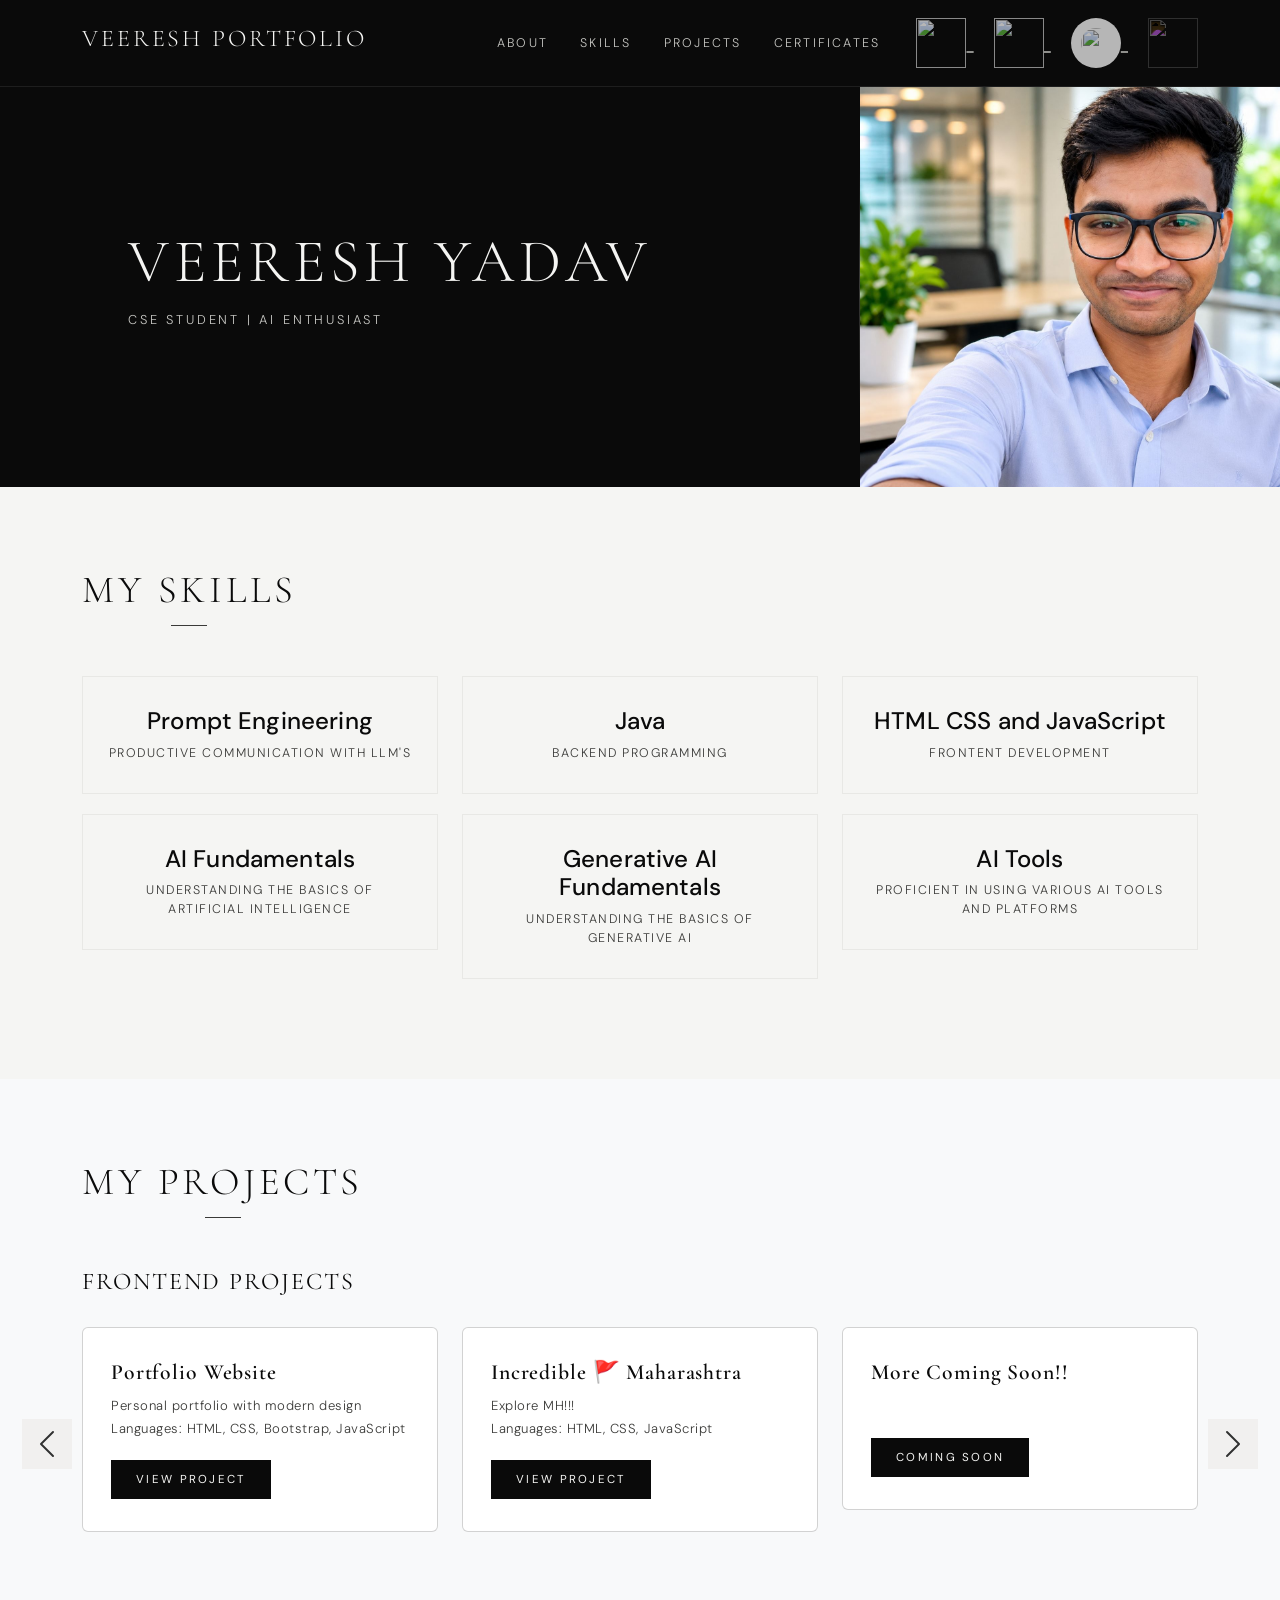
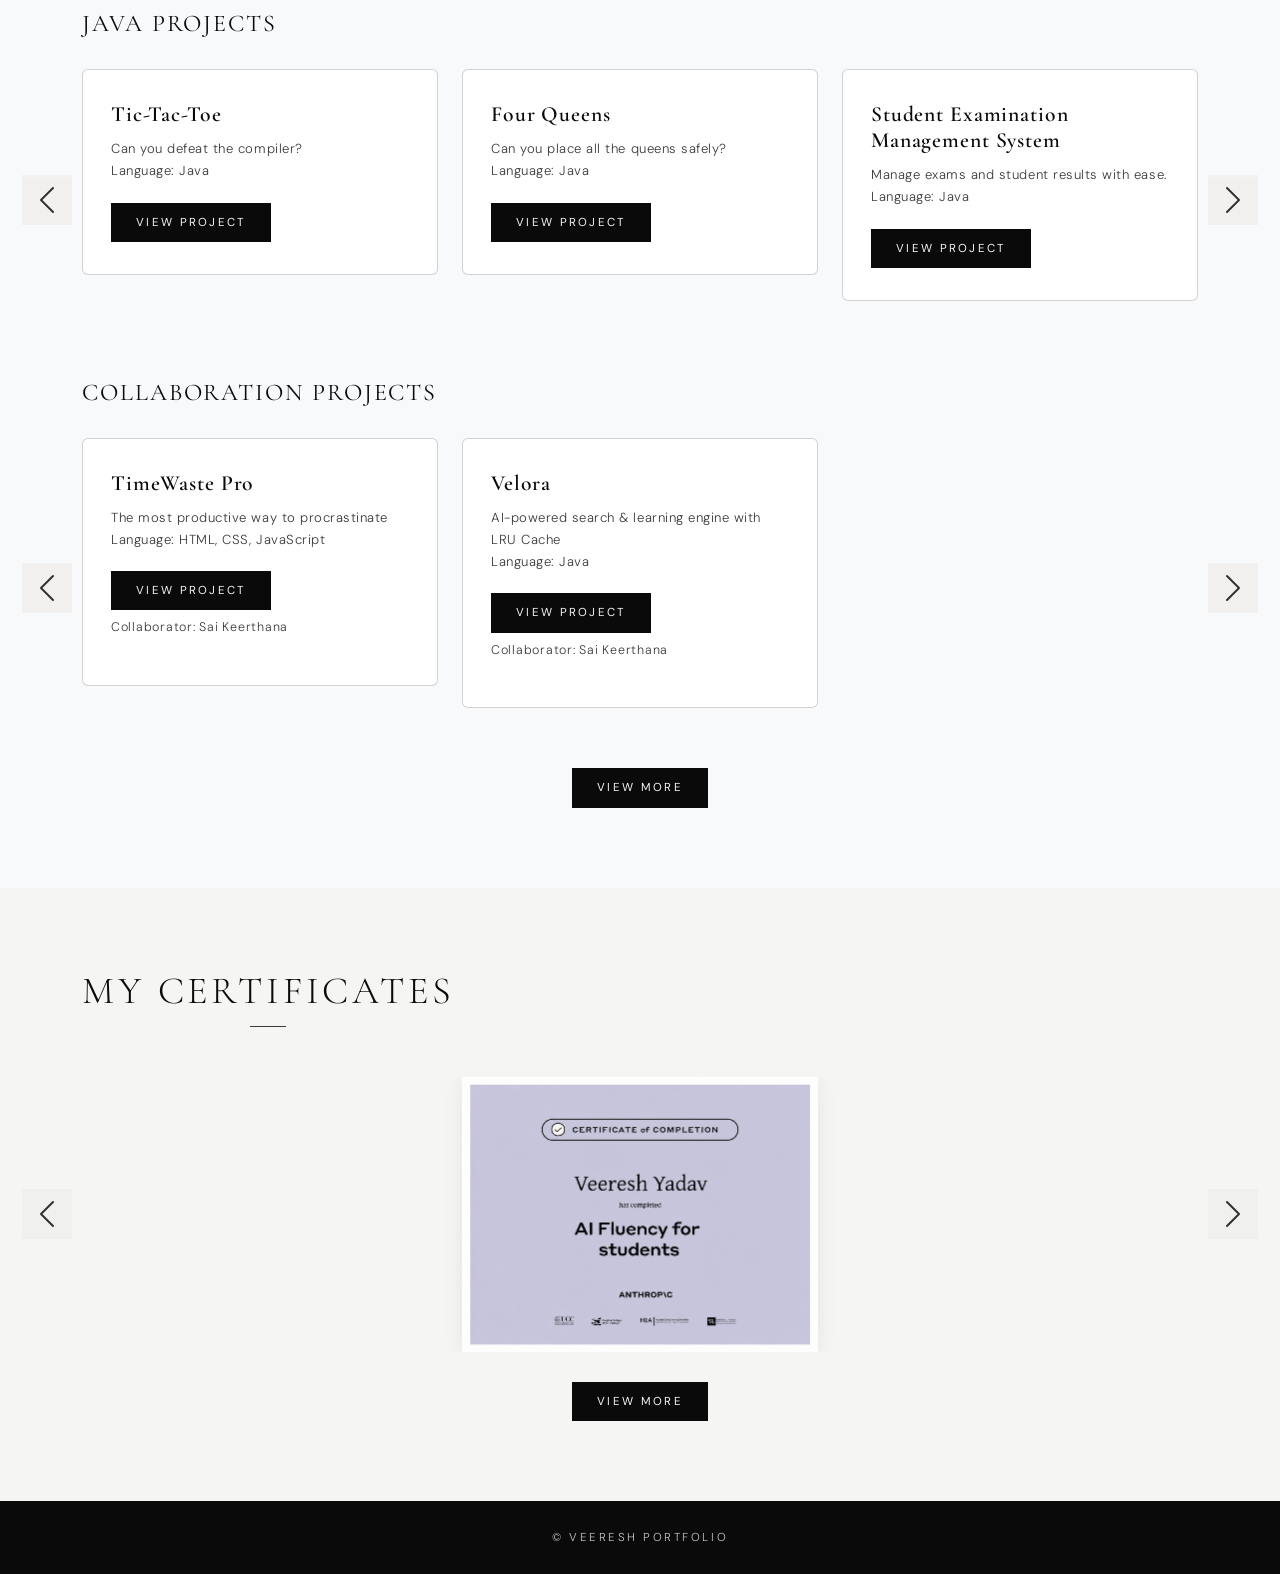
==== index.html @ cebeb8f7 "Add complete portfilo website projects and certificates" ====
<!DOCTYPE html>
<html lang="en">
<head>
    <link rel="stylesheet" href="https://cdn.jsdelivr.net/npm/lightgallery@2.8.1/css/lightgallery-bundle.min.css">
    <meta charset="UTF-8">
    <meta name="viewport" content="width=device-width, initial-scale=1.0">
    <title>My Portfolio</title>

    <!-- Bootstrap -->
    <link href="https://cdn.jsdelivr.net/npm/bootstrap@5.3.0/dist/css/bootstrap.min.css" rel="stylesheet">

    <!-- Bootstrap Icons -->
    <link rel="stylesheet" href="https://cdn.jsdelivr.net/npm/bootstrap-icons@1.11.0/font/bootstrap-icons.css">

    <!-- Google Fonts -->
    <link href="https://fonts.googleapis.com/css2?family=Cormorant+Garamond:wght@300;400;600&family=DM+Sans:wght@300;400;500&display=swap" rel="stylesheet">

    <!-- CSS -->
    <link rel="stylesheet" href="style.css">

</head>
<body>

    <!-- Navigation -->
    <nav class="navbar navbar-expand-lg navbar-dark bg-dark">
        <div class="container">
            <h2 style="color: #f8f9fa;">Veeresh Portfolio</h2>
            <button class="navbar-toggler" type="button" data-bs-toggle="collapse" data-bs-target="#navbarNav" aria-controls="navbarNav" aria-expanded="false" aria-label="Toggle navigation">
                <span class="navbar-toggler-icon"></span>
            </button>
            <div class="collapse navbar-collapse" id="navbarNav">
                <ul class="navbar-nav ms-auto">
                    <li class="nav-item">
                        <a class="nav-link" href="#about">About</a>
                    </li>
                    <li class="nav-item">
                        <a class="nav-link" href="#skills">Skills</a>
                    </li>
                    <li class="nav-item">
                        <a class="nav-link" href="#projects">Projects</a>
                    </li>
                    <li class="nav-item">
                        <a class="nav-link" href="#certificates">Certificates</a>
                    </li>
                </ul>
                <div class="social-icons">
                    <a href="https://www.linkedin.com/in/veeresh-yadav-a469a0374/" target="_blank" title="LinkedIn">
                        <img src="https://encrypted-tbn0.gstatic.com/images?q=tbn:ANd9GcT4B0lk6cO-FZhgOKOKVr5Fk4RIsDLEhRMFjQ&s" style="width:50px; height: 50px;">
                    </a>
                    <a href="https://github.com/veeresh4520" title="GitHub">
                        <img src="https://cdn.pixabay.com/photo/2022/01/30/13/33/github-6980894_1280.png" style="width:50px; height:50px">
                    </a>
                   <a href="https://codeforces.com/profile/Veerrr" target="_blank" title="Codeforces">
                        <img src="https://sta.codeforces.com/s/0/favicon-32x32.png" style="width:50px; height:50px; padding: 10px; background-color: white; border-radius: 50%;">
                    </a>
                    <a href="https://leetcode.com/u/veeresh4520/" target="_blank" title="LeetCode">
                        <img src="https://upload.wikimedia.org/wikipedia/commons/1/19/LeetCode_logo_black.png" style="width:50px; height:50px; filter: invert(1);">
                    </a>
                </div>
            </div>
        </div>
    </nav>

    <!-- Hero Section -->
    <section class="hero-section" id="about">
        <div class="header-container2">
            <div class="header-container">
                <h1 class="display-4">VEERESH YADAV</h1>
                <p class="lead">CSE Student | AI Enthusiast </p>
            </div>
            <img src="profile.jpg" class="hero-image">
        </div>
    </section>

    <!-- Skills Section -->
    <section class="py-5" id="skills">
        <div class="container">
            <h2 class="section-title text-center">My Skills</h2>
            <div class="row">
                <div class="col-md-4">
                    <div class="skill-card">
                        <h4>Prompt Engineering</h4>
                        <p>Productive communication with LLM's</p>
                    </div>
                </div>
                <div class="col-md-4">
                    <div class="skill-card">
                        <h4>Java</h4>
                        <p>Backend Programming</p>
                    </div>
                </div>
                <div class="col-md-4">
                    <div class="skill-card">
                        <h4>HTML CSS and JavaScript</h4>
                        <p>Frontent Development</p>
                    </div>
                </div>
                <div class="col-md-4">
                    <div class="skill-card">
                        <h4>AI Fundamentals</h4>
                        <p>Understanding the basics of Artificial Intelligence</p>
                    </div>
                </div>
                <div class="col-md-4">
                    <div class="skill-card">
                        <h4>Generative AI Fundamentals</h4>
                        <p>Understanding the basics of Generative AI</p>
                    </div>
                </div>
                <div class="col-md-4">
                    <div class="skill-card">
                        <h4>AI Tools</h4>
                        <p>Proficient in using various AI tools and platforms</p>
                    </div>
                </div>
            </div>
        </div>
    </section>

    <!-- Projects Section -->
    <section class="py-5 bg-light" id="projects">
        <div class="container">
            <h2 class="section-title text-center">My Projects</h2>

            <!-- Frontend Projects Carousel -->
            <h4 class="carousel-subtitle">Frontend Projects</h4>
            <div id="frontendCarousel" class="carousel slide project-carousel" data-bs-ride="false">
                <div class="carousel-inner">
                    <div class="carousel-item active">
                        <div class="row">
                            <div class="col-md-4">
                                <div class="card project-card">
                                    <div class="card-body">
                                        <h5 class="card-title">Portfolio Website</h5>
                                        <p class="card-text">Personal portfolio with modern design<br>Languages: HTML, CSS, Bootstrap, JavaScript</p>
                                        <a href="#" target="_blank" class="btn btn-primary">View Project</a>
                                    </div>
                                </div>
                            </div>
                            <div class="col-md-4">
                                <div class="card project-card">
                                    <div class="card-body">
                                        <h5 class="card-title"> Incredible 🚩 Maharashtra </h5>
                                        <p class="card-text">Explore MH!!!<br>Languages: HTML, CSS, JavaScript</p>
                                        <a href="https://github.com/veeresh4520/Maharashtra" target="_blank" class="btn btn-primary">View Project</a>
                                    </div>
                                </div>
                            </div>
                            <div class="col-md-4">
                                <div class="card project-card">
                                    <div class="card-body">
                                        <h5 class="card-title">More Coming Soon!!</h5>
                                        <p class="card-text"><br></p>
                                        <a href="#" target="_blank" class="btn btn-primary">Coming Soon</a>
                                    </div>
                                </div>
                            </div>
                        </div>
                    </div>


                </div>

                <button class="carousel-control-prev" type="button" data-bs-target="#frontendCarousel" data-bs-slide="prev">
                    <span class="carousel-control-prev-icon"></span>
                </button>
                <button class="carousel-control-next" type="button" data-bs-target="#frontendCarousel" data-bs-slide="next">
                    <span class="carousel-control-next-icon"></span>
                </button>
            </div>

            <!-- Java Projects Carousel -->
<!-- Java Projects Carousel -->
<h4 class="carousel-subtitle mt-5">Java Projects</h4>
<div id="javaCarousel" class="carousel slide project-carousel" data-bs-ride="false">
    <div class="carousel-inner">

        <!-- First Slide -->
        <div class="carousel-item active">
            <div class="row">

                <div class="col-md-4">
                    <div class="card project-card">
                        <div class="card-body">
                            <h5 class="card-title">Tic-Tac-Toe</h5>
                            <p class="card-text">
                                Can you defeat the compiler?<br>
                                Language: Java
                            </p>
                            <a href="https://github.com/veeresh4520/Tic-Tac-Toe/tree/main"
                               target="_blank"
                               class="btn btn-primary">
                                View Project
                            </a>
                        </div>
                    </div>
                </div>

                <div class="col-md-4">
                    <div class="card project-card">
                        <div class="card-body">
                            <h5 class="card-title">Four Queens</h5>
                            <p class="card-text">
                                Can you place all the queens safely?<br>
                                Language: Java
                            </p>
                            <a href="https://github.com/veeresh4520/4-Queens"
                               target="_blank"
                               class="btn btn-primary">
                                View Project
                            </a>
                        </div>
                    </div>
                </div>

                <div class="col-md-4">
                    <div class="card project-card">
                        <div class="card-body">
                            <h5 class="card-title">Student Examination Management System</h5>
                            <p class="card-text">
                                Manage exams and student results with ease.<br>
                                Language: Java
                            </p>
                            <a href="https://github.com/SK-Sathyavada-008/Quiz-Analysis"
                               target="_blank"
                               class="btn btn-primary">
                                View Project
                            </a>
                        </div>
                    </div>
                </div>

            </div>
        </div>

        <!-- Second Slide -->
        <div class="carousel-item">
            <div class="row">

                <div class="col-md-4">
                    <div class="card project-card">
                        <div class="card-body">
                            <h5 class="card-title">Number Guessing Game</h5>
                            <p class="card-text">
                                Can you guess the number right?<br>
                                Language: Java
                            </p>
                            <a href="https://github.com/veeresh4520/Number---Gussing--Game"
                               target="_blank"
                               class="btn btn-primary">
                                View Project
                            </a>
                        </div>
                    </div>
                </div>

            </div>
        </div>

    </div>

    <button class="carousel-control-prev"
            type="button"
            data-bs-target="#javaCarousel"
            data-bs-slide="prev">
        <span class="carousel-control-prev-icon"></span>
    </button>

    <button class="carousel-control-next"
            type="button"
            data-bs-target="#javaCarousel"
            data-bs-slide="next">
        <span class="carousel-control-next-icon"></span>
    </button>
</div>
            <!-- Collaboration Projects -->
            <h4 class="carousel-subtitle mt-5">Collaboration Projects</h4>
            <div id="collabCarousel" class="carousel slide project-carousel" data-bs-ride="false">
                <div class="carousel-inner">
                    <div class="carousel-item active">
                        <div class="row">
                            <div class="col-md-4">
                                <div class="card project-card">
                                    <div class="card-body">
                                        <h5 class="card-title">TimeWaste Pro</h5>
                                        <p class="card-text">The most productive way to procrastinate<br>Language: HTML, CSS, JavaScript</p>
                                        <a href="https://timewaste-pro.netlify.app/" target="_blank" class="btn btn-primary">View Project</a>
                                        <p class="mt-2" style="font-size:0.78rem; color:#3a3a38; letter-spacing:0.06em;">Collaborator: Sai Keerthana </p>
                                    </div>
                                </div>
                            </div>
                            <div class="col-md-4">
                                <div class="card project-card">
                                    <div class="card-body">
                                        <h5 class="card-title">Velora</h5>
                                        <p class="card-text">AI-powered search & learning engine with LRU Cache<br>Language: Java</p>
                                        <a href="https://search-engine1.lovable.app/" target="_blank" class="btn btn-primary">View Project</a>
                                        <p class="mt-2" style="font-size:0.78rem; color:#3a3a38; letter-spacing:0.06em;">Collaborator: Sai Keerthana</p>
                                    </div>
                                </div>
                            </div>
                        </div>
                    </div>

                </div>
                <button class="carousel-control-prev" type="button" data-bs-target="#collabCarousel" data-bs-slide="prev">
                    <span class="carousel-control-prev-icon"></span>
                </button>
                <button class="carousel-control-next" type="button" data-bs-target="#collabCarousel" data-bs-slide="next">
                    <span class="carousel-control-next-icon"></span>
                </button>
            </div>

             <div class="text-center mt-4">
            <a href="https://github.com/veeresh4520"
               target="_blank"
               class="btn btn-primary">
                View More
            </a>
        </div>
        </div>
    </section>

    <!-- Certificates Section -->

    <section class="py-5" id="certificates">
    <div class="container">
        <h2 class="section-title text-center">My Certificates</h2>

        <div id="certificatesCarousel"
             class="carousel slide certificate-carousel"
             data-bs-ride="false">

            <div class="carousel-inner">

                <!-- First Slide -->
                <div class="carousel-item active">
                    <div class="row justify-content-center">

                        <div class="col-md-4">
                            <div id="lightgallery">

                                <a href="Fluency.png" class="certificate-card">

                                    <img src="Fluency.png"
                                         class="img-fluid"
                                         alt="Certificate">

                                    <div class="certificate-overlay">

                                        <button class="btn btn-light">
                                            View
                                        </button>

                                    </div>

                                </a>

                            </div>
                        </div>

                    </div>
                </div>
                

                <!-- Second Slide -->
<div class="carousel-item">
    <div class="row justify-content-center">

        <div class="col-md-4">
            <div id="lightgallery2">

                <a href="Harvard.jpg" class="certificate-card">
    <img src="Harvard.jpg" class="img-fluid" alt="Certificate 2">

                    <div class="certificate-overlay">
                        <button class="btn btn-light">
                            View
                        </button>
                    </div>

                </a>

            </div>
        </div>

    </div>
</div>
<!-- third slide -->
    <div class="carousel-item">
    <div class="row justify-content-center">

        <div class="col-md-4">
            <div id="lightgallery2">

                <a href="GenAi.jpg" class="certificate-card">
    <img src="GenAi.jpg" class="img-fluid" alt="Certificate 2">

                    <div class="certificate-overlay">
                        <button class="btn btn-light">
                            View
                        </button>
                    </div>

                </a>

            </div>
        </div>

    </div>
</div>
            </div>

            <!-- Previous -->
            <button class="carousel-control-prev"
                    id="prevBtn"
                    type="button"
                    data-bs-target="#certificatesCarousel"
                    data-bs-slide="prev">

                <span class="carousel-control-prev-icon"></span>

            </button>

            <!-- Next -->
            <button class="carousel-control-next"
                    id="nextBtn"
                    type="button"
                    data-bs-target="#certificatesCarousel"
                    data-bs-slide="next">

                <span class="carousel-control-next-icon"></span>

            </button>

        </div>

        <div class="text-center mt-4">
            <a href="https://www.linkedin.com/in/veeresh-yadav-a469a0374/"
               target="_blank"
               class="btn btn-primary">
                View More
            </a>
        </div>

    </div>
</section>

    <!-- Footer -->
    <footer>
        <div class="container">
            <p>&copy; Veeresh Portfolio</p>
        </div>
    </footer>

    <!-- Bootstrap JS (required for navbar toggle + carousels to work) -->
    <script src="https://cdn.jsdelivr.net/npm/bootstrap@5.3.0/dist/js/bootstrap.bundle.min.js"></script>

    <!-- lightGallery core + plugins (loaded once, in correct order) -->
    <script src="https://cdn.jsdelivr.net/npm/lightgallery@2.8.1/lightgallery.min.js"></script>
    <script src="https://cdn.jsdelivr.net/npm/lightgallery@2.8.1/plugins/zoom/lg-zoom.min.js"></script>
    <script src="https://cdn.jsdelivr.net/npm/lightgallery@2.8.1/plugins/thumbnail/lg-thumbnail.min.js"></script>
    <script>
       lightGallery(document.getElementById("lightgallery"), {
    speed: 500,
    selector: "a",
    download: true,
    thumbnail: true,
    zoom: true
});

lightGallery(document.getElementById("lightgallery2"), {
    speed: 500,
    selector: "a",
    download: true,
    thumbnail: true,
    zoom: true
});
    </script>
    

    <!-- Back to Top Button -->
    <button id="backToTop" onclick="window.scrollTo({top:0,behavior:'smooth'})" style="
        position: fixed;
        bottom: 36px;
        right: 36px;
        width: 44px;
        height: 44px;
        background: var(--black);
        color: var(--white);
        border: 1px solid var(--grey-dark);
        border-radius: 0;
        font-size: 1.1rem;
        cursor: pointer;
        opacity: 0;
        pointer-events: none;
        transition: opacity 0.3s ease, background 0.3s ease, color 0.3s ease;
        display: flex;
        align-items: center;
        justify-content: center;
        z-index: 999;
    ">&#8593;</button>

    <script>
        const btn = document.getElementById('backToTop');
        window.addEventListener('scroll', () => {
            if (window.scrollY > 300) {
                btn.style.opacity = '1';
                btn.style.pointerEvents = 'auto';
            } else {
                btn.style.opacity = '0';
                btn.style.pointerEvents = 'none';
            }
        });
        btn.addEventListener('mouseenter', () => {
            btn.style.background = 'transparent';
            btn.style.color = 'var(--black)';
        });
        btn.addEventListener('mouseleave', () => {
            btn.style.background = 'var(--black)';
            btn.style.color = 'var(--white)';
        });
    </script>

    <script>
        document.addEventListener("DOMContentLoaded", function(){
            const items = document.querySelectorAll("#certificatesCarousel .carousel-item");
            const prevBtn = document.getElementById("prevBtn");
            const nextBtn = document.getElementById("nextBtn");
            if(items.length<=1){
                prevBtn.style.display="none";
                nextBtn.style.display="none";
            }
        });
    </script>

</body>
</html>
---- style.css ----
:root {
        --black: #0a0a0a;
        --white: #f5f5f3;
        --grey-light: #f0efed;
        --grey-mid: #c8c8c4;
        --grey-dark: #3a3a38;
        --grey-subtle: #e8e8e5;
    }

* {
    margin: 0;
    padding: 0;
    box-sizing: border-box;
}
.certificate-card{
    overflow:hidden;
    border-radius:15px;
    transition:.4s;
    box-shadow:0 5px 20px rgba(0,0,0,.15);
}

.certificate-card img{
    transition:.4s;
}

.certificate-card:hover{
    transform:translateY(-8px);
    box-shadow:0 15px 35px rgba(0,0,0,.25);
}

.certificate-card:hover img{
    transform:scale(1.05);
}
body {
    font-family: 'DM Sans', sans-serif;
    font-weight: 300;
    background: var(--white);
    color: var(--black);
    letter-spacing: 0.01em;
}

.navbar {
    background: var(--black) !important;
    padding: 18px 0;
    border-bottom: 1px solid #1e1e1e;
}
.navbar h2 {
    font-family: 'Cormorant Garamond', serif;
    font-weight: 300;
    font-size: 1.5rem;
    color: var(--white) !important;
    letter-spacing: 0.12em;
    text-transform: uppercase;
}
.nav-link {
    font-family: 'DM Sans', sans-serif;
    font-weight: 300;
    font-size: 0.78rem;
    letter-spacing: 0.18em;
    text-transform: uppercase;
    color: var(--grey-mid) !important;
    transition: color 0.3s ease;
    padding: 6px 16px !important;
}
.nav-link:hover {
    color: var(--white) !important;
}

.social-icons a {
    color: var(--grey-mid);
    font-size: 24px;
    margin-left: 20px;
    transition: opacity 0.3s ease;
    opacity: 0.7;
}

.social-icons a:hover {
    opacity: 1;
}

.hero-section {
    background: var(--black);
    color: var(--white);
    padding: 0;
    text-align: left;
    height: 400px;
    overflow: hidden;
    position: relative;
}
.header-container2 {
    display: flex;
    flex-direction: row;
    height: 100%;
}
.header-container {
    display: flex;
    flex-direction: column;
    justify-content: center;
    padding-left: 10%;
    padding-right: 5%;
    flex: 1;
    position: relative;
    z-index: 2;
}
.header-container::after {
    content: '';
    position: absolute;
    right: 0;
    top: 20%;
    height: 60%;
    width: 1px;
    background: linear-gradient(to bottom, transparent, var(--grey-dark), transparent);
}
.hero-section h1 {
    font-family: 'Cormorant Garamond', serif;
    font-weight: 300;
    font-size: clamp(2.4rem, 5vw, 3.8rem);
    letter-spacing: 0.08em;
    color: var(--white);
    line-height: 1.1;
    margin-bottom: 14px;
}
.hero-section .lead {
    font-size: 0.8rem;
    letter-spacing: 0.22em;
    text-transform: uppercase;
    color: var(--grey-mid);
    font-weight: 300;
}
.hero-image {
    height: 400px;
    width: 420px;
    object-fit: cover;
    object-position: center;
}

.section-title {
    font-family: 'Cormorant Garamond', serif;
    font-weight: 300;
    font-size: 2.4rem;
    letter-spacing: 0.1em;
    text-transform: uppercase;
    margin-bottom: 50px;
    color: var(--black);
    position: relative;
    display: inline-block;
}
.section-title::after {
    content: '';
    display: block;
    width: 36px;
    height: 1px;
    background: var(--grey-dark);
    margin: 12px auto 0;
}

.skill-card {
    padding: 30px 24px;
    text-align: center;
    border-radius: 0;
    background: transparent;
    margin-bottom: 20px;
    border: 1px solid var(--grey-subtle);
    transition: border-color 0.3s ease, background 0.3s ease;
    position: relative;
    overflow: hidden;
}
.skill-card::before {
    content: '';
    position: absolute;
    bottom: 0;
    left: 0;
    width: 0;
    height: 2px;
    background: var(--black);
    transition: width 0.4s ease;
}
.skill-card:hover {
    background: var(--grey-light);
    border-color: var(--grey-mid);
}
.skill-card p {
    font-size: 0.78rem;
    letter-spacing: 0.12em;                        
    text-transform: uppercase;
    color: var(--grey-dark);
    margin: 0;
}

#projects {
    background: var(--grey-light);
}
.project-card {
    margin-bottom: 30px;
}
.project-card .card {
    border: 1px solid var(--grey-subtle);
    border-radius: 0;
    background: var(--white);
    transition: transform 0.3s ease, box-shadow 0.3s ease;
    box-shadow: none;
}
.project-card .card:hover {
    transform: translateY(-4px);
    box-shadow: 0 16px 40px rgba(0,0,0,0.08);
}
.project-card .card-body {
    padding: 32px 28px;
}
.project-card .card-title {
    font-family: 'Cormorant Garamond', serif;
    font-weight: 600;
    font-size: 1.35rem;
    letter-spacing: 0.04em;
    color: var(--black);
    margin-bottom: 10px;
}
.project-card .card-text {
    font-size: 0.82rem;
    color: var(--grey-dark);
    letter-spacing: 0.04em;
    line-height: 1.7;
    margin-bottom: 20px;
}
.certificate-card{
    position:relative;
    overflow:hidden;
    border-radius:18px;
    cursor:pointer;
    transition:.4s ease;
    box-shadow:0 10px 30px rgba(0,0,0,.15);
}

.certificate-card img{
    width:100%;
    height:220px;
    object-fit:cover;
    transition:.4s;
}

.certificate-card:hover{

    transform:translateY(-10px);

    box-shadow:0 20px 40px rgba(0,0,0,.25);

}

.certificate-card:hover img{

    transform:scale(1.08);

}

.certificate-overlay{

    position:absolute;

    inset:0;

    background:rgba(0,0,0,.45);

    display:flex;

    justify-content:center;

    align-items:center;

    opacity:0;

    transition:.3s;

}

.certificate-card:hover .certificate-overlay{

    opacity:1;

}

.certificate-overlay .btn{

    border-radius:30px;

    padding:10px 20px;

}

.btn-primary {
    background: var(--black);
    border: 1px solid var(--black);
    border-radius: 0;
    font-size: 0.72rem;
    letter-spacing: 0.2em;
    text-transform: uppercase;
    padding: 10px 24px;
    font-weight: 400;
    transition: background 0.3s ease, color 0.3s ease;
    color: var(--white);
}
.btn-primary:hover,
.btn-primary:focus,
.btn-primary:active {
    background: transparent !important;
    border-color: var(--black) !important;
    color: var(--black) !important;
    box-shadow: none !important;
}

#projects > .container > .row > a,
#certificates > .container > a {
    font-size: 0.72rem;
    letter-spacing: 0.2em;
    text-transform: uppercase;
    color: var(--grey-dark);
    text-decoration: none;
    border-bottom: 1px solid var(--grey-mid);
    padding-bottom: 1px;
    transition: color 0.3s ease, border-color 0.3s ease;
    display: inline-block;
    margin-top: 10px;
}
.certificate-card {
    margin-bottom: 30px;
    transition: transform 0.3s ease;
    position: relative;
    overflow: hidden;
}
.certificate-card:hover {
    transform: translateY(-5px);
}
.certificate-card:hover::after {
    border-color: var(--grey-mid);
}
.certificate-card img {
    width: 100%;
    height: auto;
    border-radius: 0;
    box-shadow: 0 4px 20px rgba(0,0,0,0.07);
    display: block;
    filter: grayscale(5%);
    transition: filter 0.3s ease;
}
.certificate-card:hover img {
    filter: grayscale(0%);
}

footer {
    background: var(--black);
    color: var(--grey-mid);
    padding: 28px 0;
    text-align: center;
}
footer p {
    font-size: 0.72rem;
    letter-spacing: 0.22em;
    text-transform: uppercase;
    margin: 0;
}

.py-5 {
    padding-top: 80px !important;
    padding-bottom: 80px !important;
}
/* Carousel Styles */
.project-carousel,
.certificate-carousel,
.dance-carousel {
    position: relative;
    margin-bottom: 30px;
}

.carousel-subtitle {
    font-family: 'Cormorant Garamond', serif;
    font-weight: 400;
    font-size: 1.5rem;
    letter-spacing: 0.08em;
    text-transform: uppercase;
    margin-bottom: 30px;
    color: var(--black);
}

.carousel-control-prev,
.carousel-control-next {
    width: 50px;
    height: 50px;
    background: var(--grey-light);
    border-radius: 0;
    opacity: 0.8;
    top: 50%;
    transform: translateY(-50%);
    transition: opacity 0.3s ease;
}

.carousel-control-prev {
    left: -60px;
}

.carousel-control-next {
    right: -60px;
}

.carousel-control-prev:hover,
.carousel-control-next:hover {
    opacity: 1;
}

.carousel-control-prev-icon,
.carousel-control-next-icon {
    filter: invert(1);
}

/* Dance Section Styles */
.dance-subtitle {
    font-size: 0.85rem;
    letter-spacing: 0.18em;
    text-transform: uppercase;
    color: var(--grey-dark);
    margin-bottom: 50px;
    font-weight: 300;
}

.dance-card {
    position: relative;
    overflow: hidden;
    margin-bottom: 30px;
    height: 350px;
    border: 1px solid var(--grey-subtle);
    transition: transform 0.3s ease;
}

.dance-card:hover {
    transform: translateY(-5px);
}

.dance-card img {
    width: 100%;
    height: 100%;
    object-fit: cover;
    transition: transform 0.5s ease;
}

.dance-card:hover img {
    transform: scale(1.05);
}

.dance-card-overlay {
    position: absolute;
    bottom: 0;
    left: 0;
    right: 0;
    background: linear-gradient(to top, rgba(0,0,0,0.8), transparent);
    padding: 25px 20px;
    color: var(--white);
}

.dance-card-overlay h5 {
    font-family: 'Cormorant Garamond', serif;
    font-weight: 400;
    font-size: 1.1rem;
    letter-spacing: 0.08em;
    margin: 0;
}

/* Responsive adjustments */
@media (max-width: 768px) {
    .carousel-control-prev {
        left: 0;
    }
    
    .carousel-control-next {
        right: 0;
    }
    
    .dance-card {
        height: 280px;
    }
}
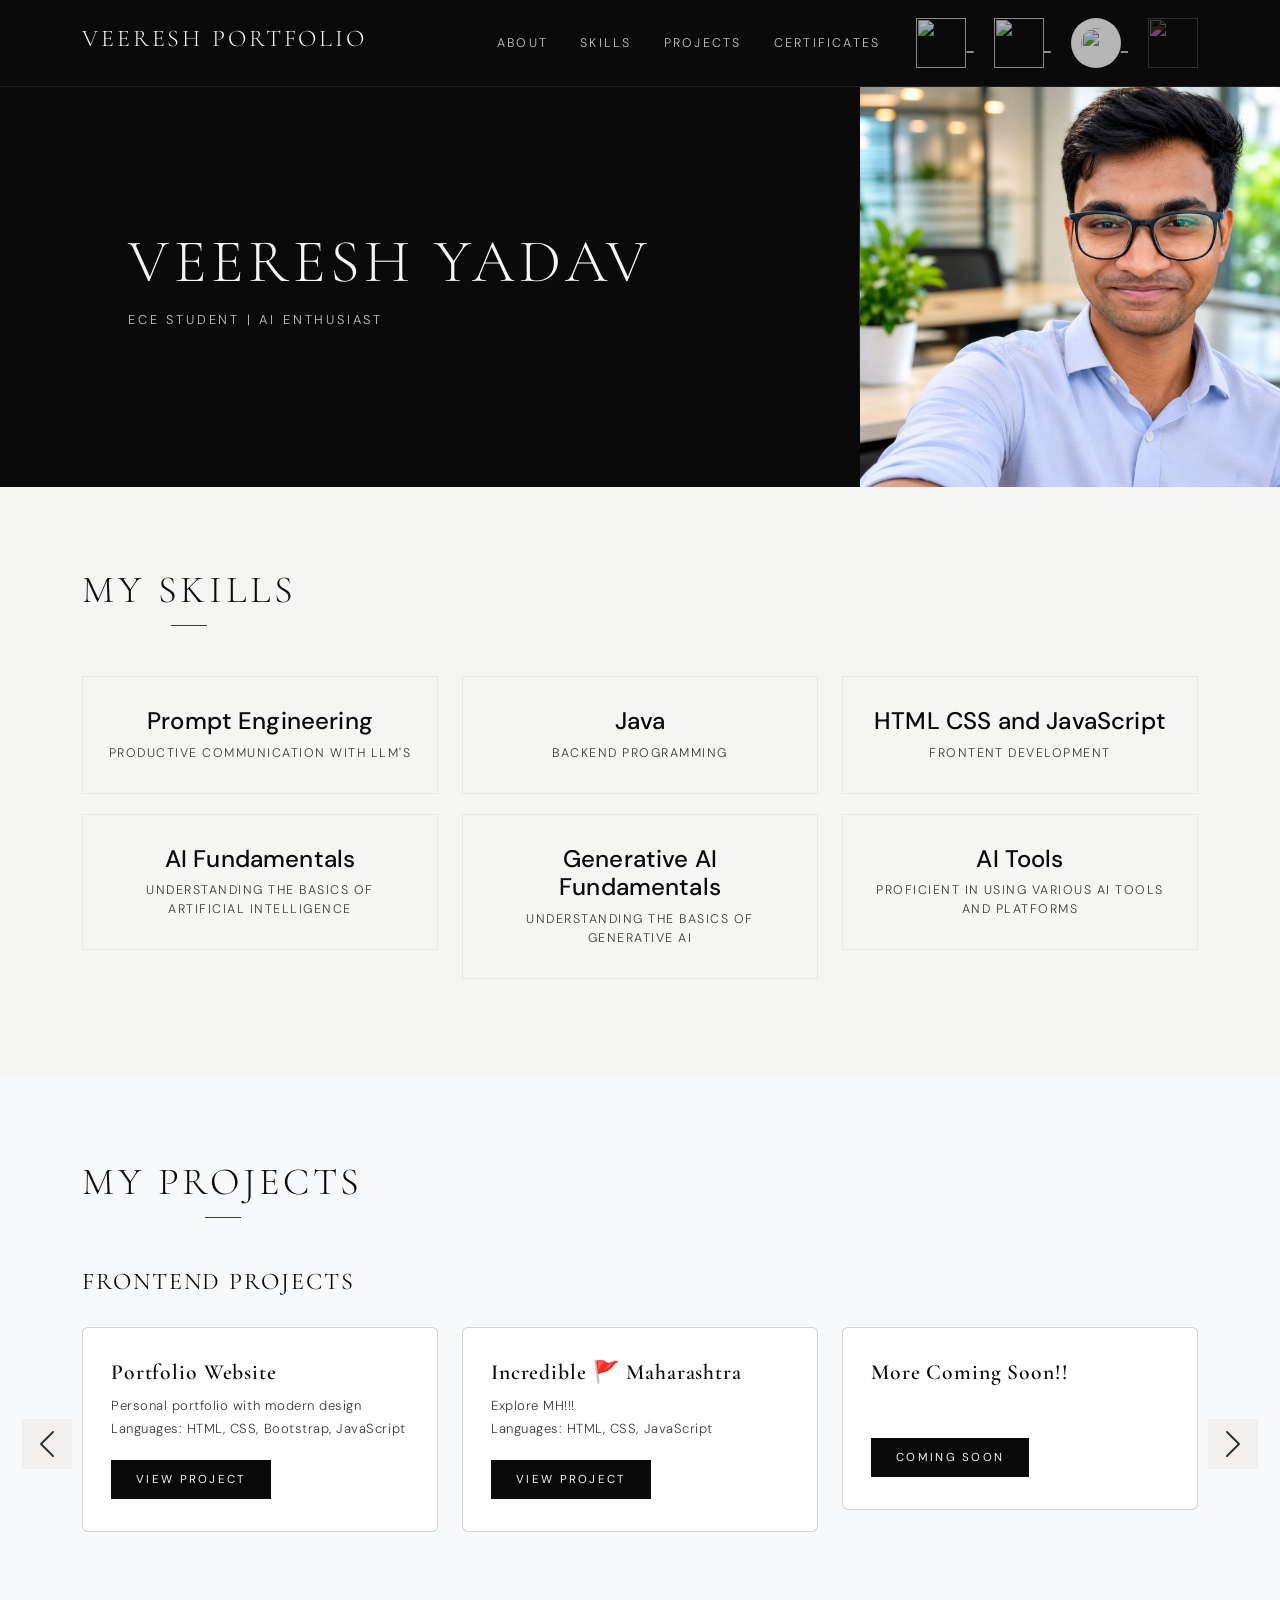
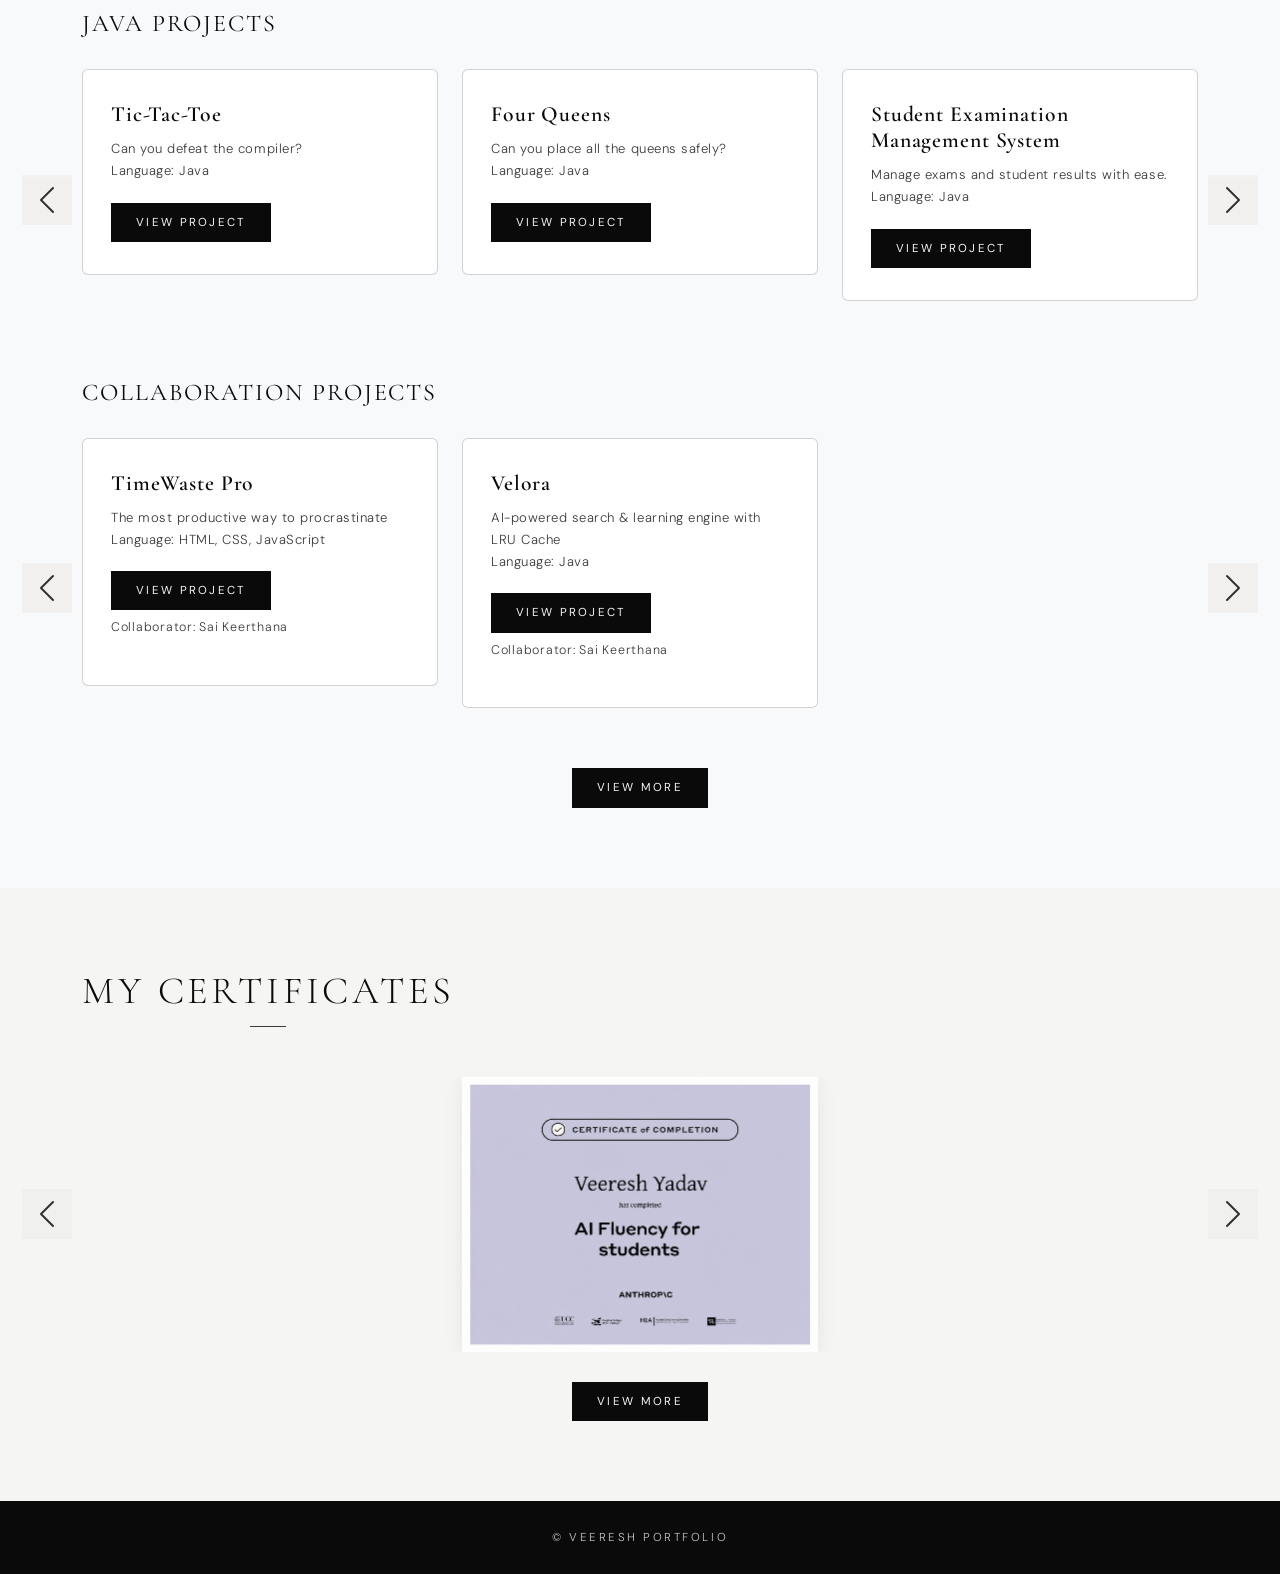
==== commit eb78b01f: "Update index.html" ====
--- a/index.html
+++ b/index.html
@@ -66,7 +66,7 @@
         <div class="header-container2">
             <div class="header-container">
                 <h1 class="display-4">VEERESH YADAV</h1>
-                <p class="lead">CSE Student | AI Enthusiast </p>
+                <p class="lead">ECE Student | AI Enthusiast </p>
             </div>
             <img src="profile.jpg" class="hero-image">
         </div>
@@ -535,4 +535,4 @@
     </script>
 
 </body>
-</html>+</html>
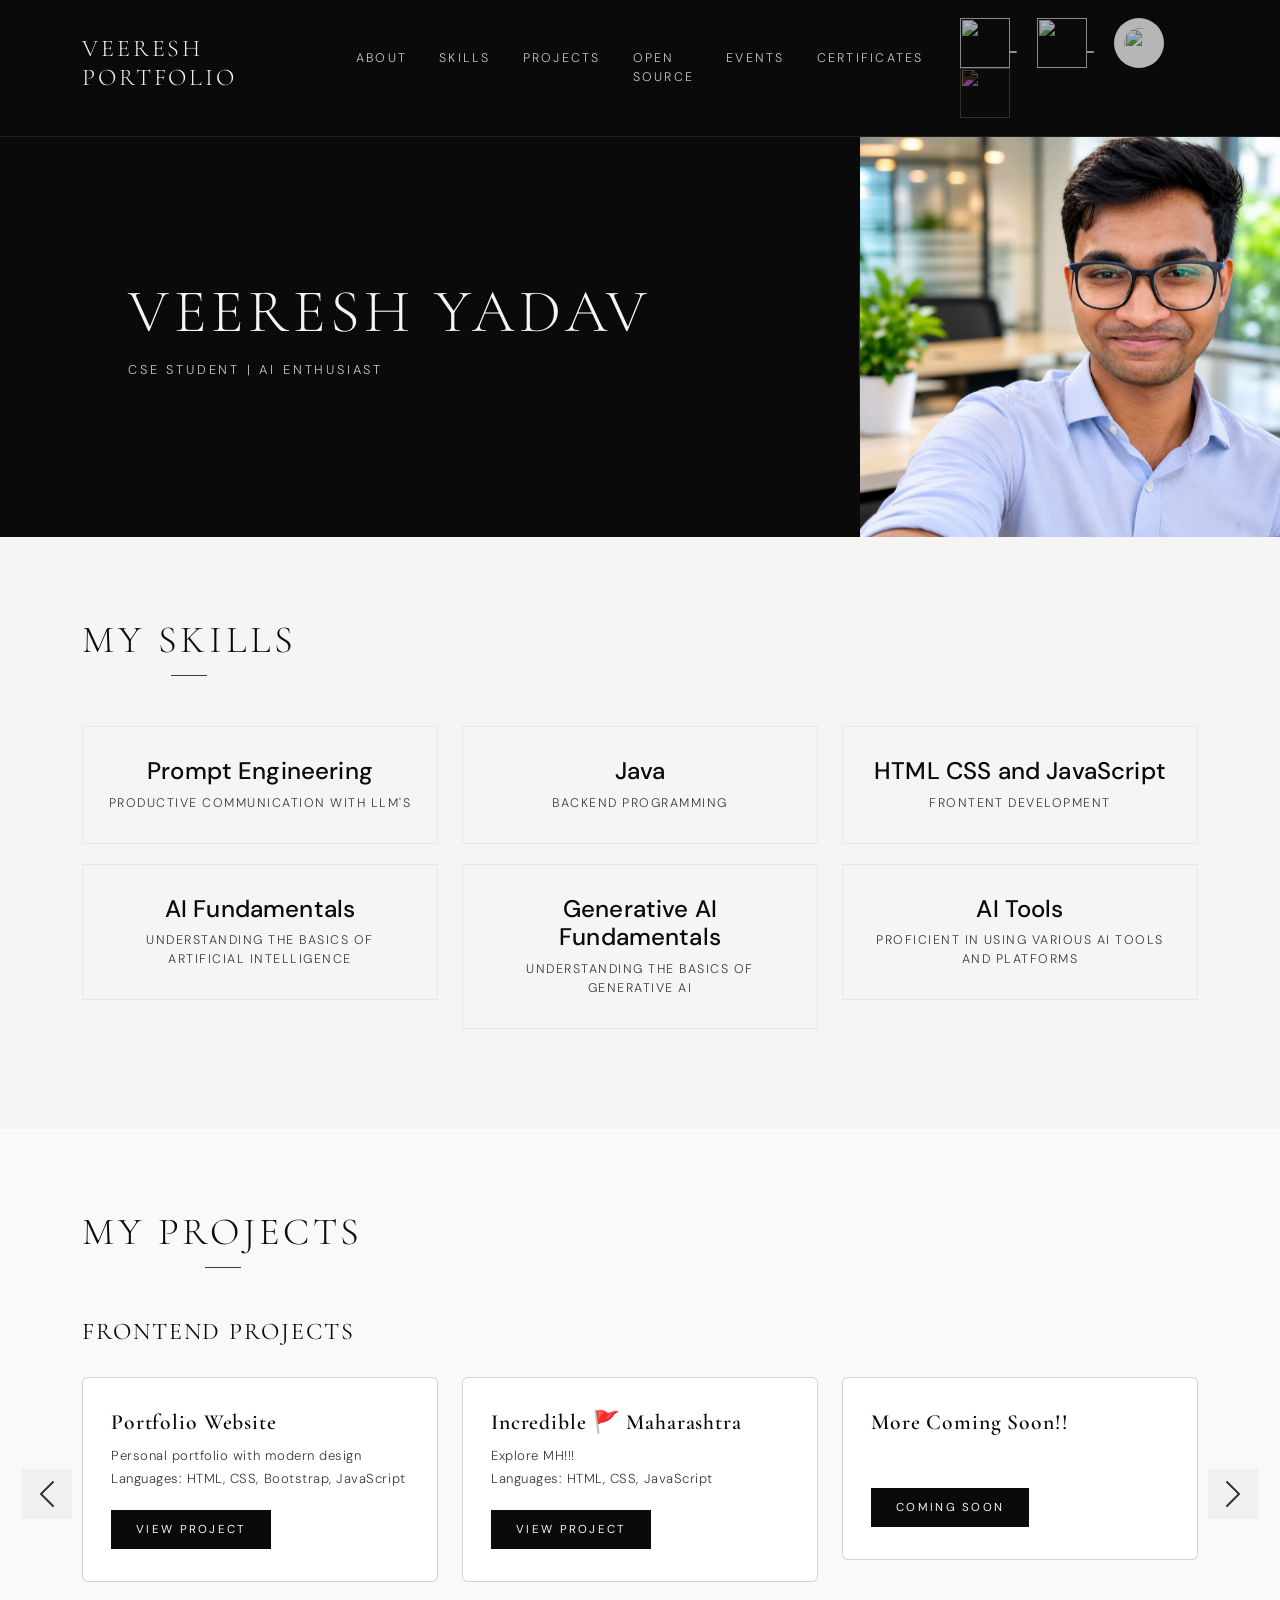
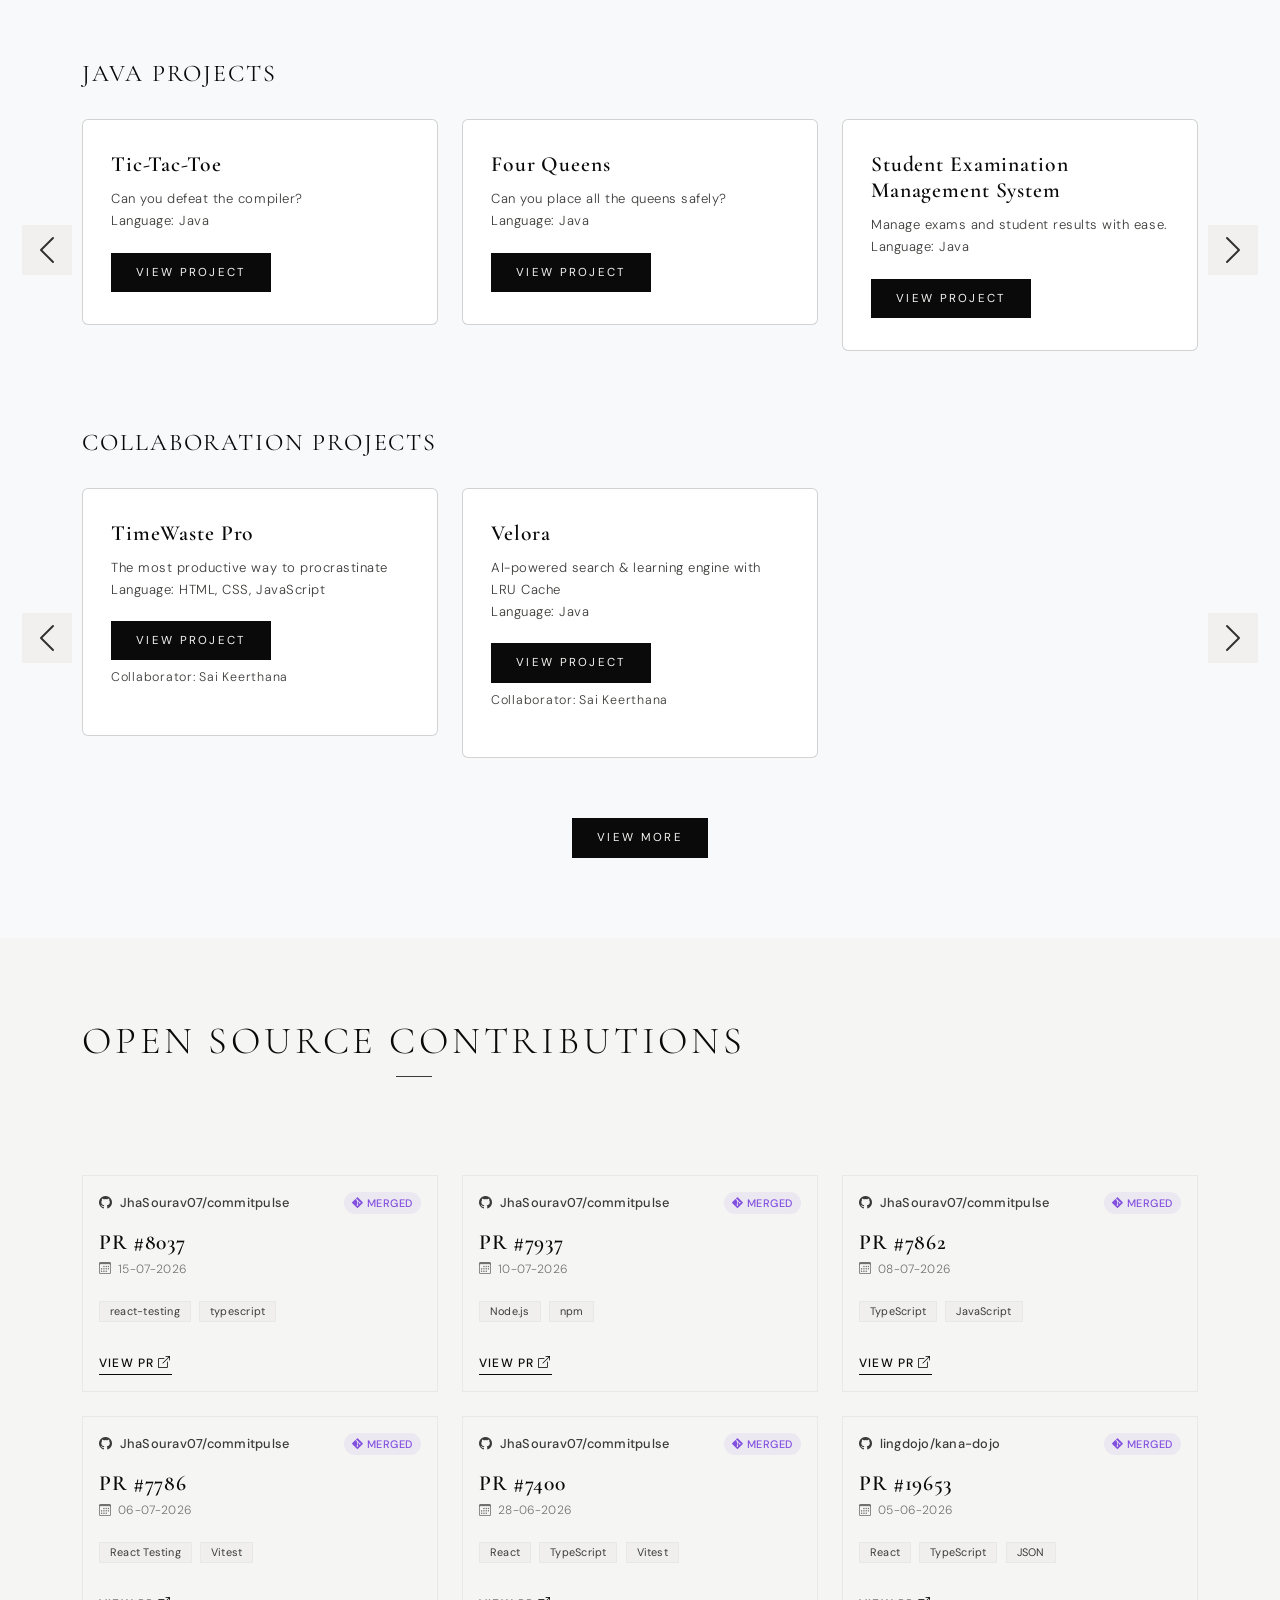
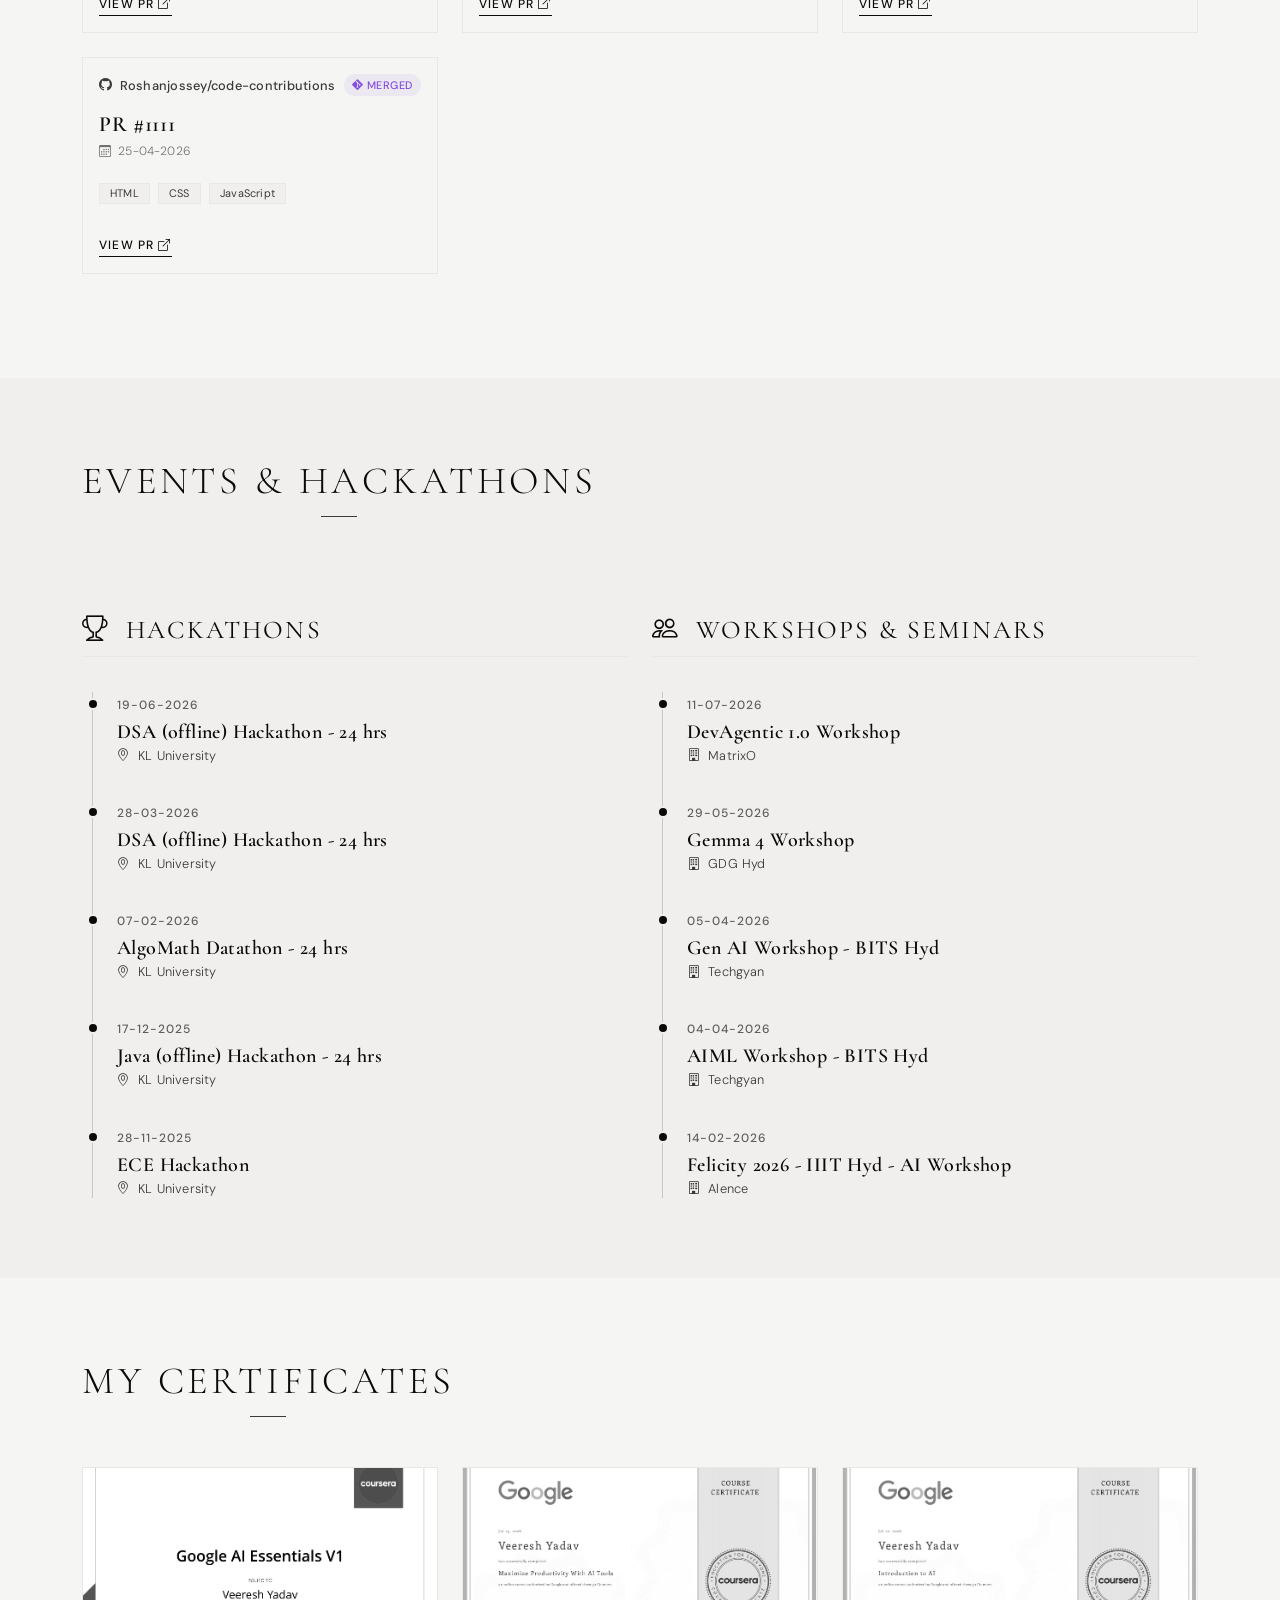
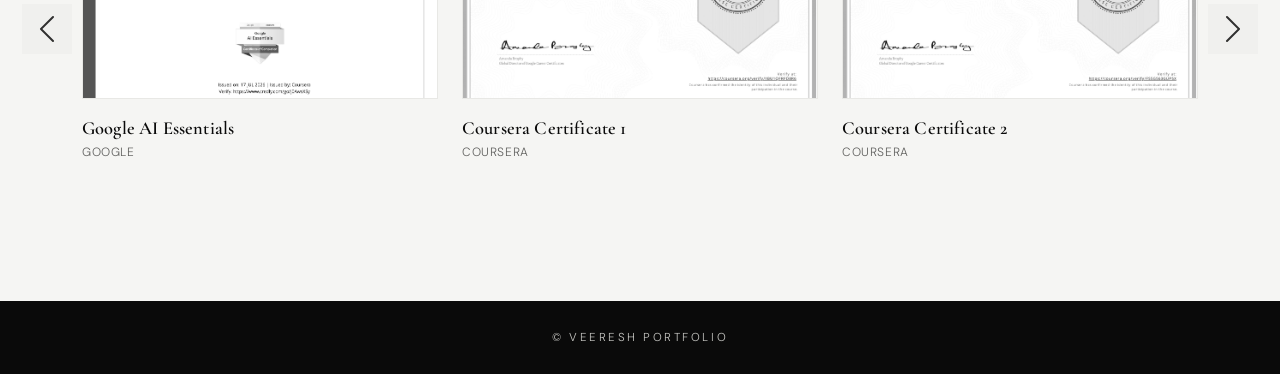
==== commit 871723ad: "Resolve merge conflict and add open source, hackathons, and certificates sections with transitions" ====
--- a/index.html
+++ b/index.html
@@ -40,6 +40,12 @@
                         <a class="nav-link" href="#projects">Projects</a>
                     </li>
                     <li class="nav-item">
+                        <a class="nav-link" href="#open-source">Open Source</a>
+                    </li>
+                    <li class="nav-item">
+                        <a class="nav-link" href="#events">Events</a>
+                    </li>
+                    <li class="nav-item">
                         <a class="nav-link" href="#certificates">Certificates</a>
                     </li>
                 </ul>
@@ -66,7 +72,7 @@
         <div class="header-container2">
             <div class="header-container">
                 <h1 class="display-4">VEERESH YADAV</h1>
-                <p class="lead">ECE Student | AI Enthusiast </p>
+                <p class="lead">CSE Student | AI Enthusiast </p>
             </div>
             <img src="profile.jpg" class="hero-image">
         </div>
@@ -75,40 +81,40 @@
     <!-- Skills Section -->
     <section class="py-5" id="skills">
         <div class="container">
-            <h2 class="section-title text-center">My Skills</h2>
+            <h2 class="section-title text-center reveal">My Skills</h2>
             <div class="row">
                 <div class="col-md-4">
-                    <div class="skill-card">
+                    <div class="skill-card reveal delay-1">
                         <h4>Prompt Engineering</h4>
                         <p>Productive communication with LLM's</p>
                     </div>
                 </div>
                 <div class="col-md-4">
-                    <div class="skill-card">
+                    <div class="skill-card reveal delay-2">
                         <h4>Java</h4>
                         <p>Backend Programming</p>
                     </div>
                 </div>
                 <div class="col-md-4">
-                    <div class="skill-card">
+                    <div class="skill-card reveal delay-3">
                         <h4>HTML CSS and JavaScript</h4>
                         <p>Frontent Development</p>
                     </div>
                 </div>
                 <div class="col-md-4">
-                    <div class="skill-card">
+                    <div class="skill-card reveal delay-1">
                         <h4>AI Fundamentals</h4>
                         <p>Understanding the basics of Artificial Intelligence</p>
                     </div>
                 </div>
                 <div class="col-md-4">
-                    <div class="skill-card">
+                    <div class="skill-card reveal delay-2">
                         <h4>Generative AI Fundamentals</h4>
                         <p>Understanding the basics of Generative AI</p>
                     </div>
                 </div>
                 <div class="col-md-4">
-                    <div class="skill-card">
+                    <div class="skill-card reveal delay-3">
                         <h4>AI Tools</h4>
                         <p>Proficient in using various AI tools and platforms</p>
                     </div>
@@ -120,10 +126,10 @@
     <!-- Projects Section -->
     <section class="py-5 bg-light" id="projects">
         <div class="container">
-            <h2 class="section-title text-center">My Projects</h2>
+            <h2 class="section-title text-center reveal">My Projects</h2>
 
             <!-- Frontend Projects Carousel -->
-            <h4 class="carousel-subtitle">Frontend Projects</h4>
+            <h4 class="carousel-subtitle reveal">Frontend Projects</h4>
             <div id="frontendCarousel" class="carousel slide project-carousel" data-bs-ride="false">
                 <div class="carousel-inner">
                     <div class="carousel-item active">
@@ -171,7 +177,7 @@
 
             <!-- Java Projects Carousel -->
 <!-- Java Projects Carousel -->
-<h4 class="carousel-subtitle mt-5">Java Projects</h4>
+<h4 class="carousel-subtitle mt-5 reveal">Java Projects</h4>
 <div id="javaCarousel" class="carousel slide project-carousel" data-bs-ride="false">
     <div class="carousel-inner">
 
@@ -274,7 +280,7 @@
     </button>
 </div>
             <!-- Collaboration Projects -->
-            <h4 class="carousel-subtitle mt-5">Collaboration Projects</h4>
+            <h4 class="carousel-subtitle mt-5 reveal">Collaboration Projects</h4>
             <div id="collabCarousel" class="carousel slide project-carousel" data-bs-ride="false">
                 <div class="carousel-inner">
                     <div class="carousel-item active">
@@ -311,7 +317,7 @@
                 </button>
             </div>
 
-             <div class="text-center mt-4">
+             <div class="text-center mt-4 reveal">
             <a href="https://github.com/veeresh4520"
                target="_blank"
                class="btn btn-primary">
@@ -321,130 +327,435 @@
         </div>
     </section>
 
+    <!-- Open Source Contributions Section -->
+    <section class="py-5 reveal" id="open-source">
+        <div class="container">
+            <h2 class="section-title text-center reveal">Open Source Contributions</h2>
+            <div class="row mt-5">
+                <!-- PR 1 -->
+                <div class="col-md-4 mb-4">
+                    <div class="card osc-card h-100 reveal delay-1">
+                        <div class="card-body d-flex flex-column justify-content-between">
+                            <div>
+                                <div class="d-flex align-items-center justify-content-between mb-3">
+                                    <span class="osc-repo"><i class="bi bi-github me-1"></i> JhaSourav07/commitpulse</span>
+                                    <span class="osc-status-badge"><i class="bi bi-git"></i> Merged</span>
+                                </div>
+                                <h5 class="osc-title">PR #8037</h5>
+                                <p class="osc-date"><i class="bi bi-calendar3 me-1"></i> 15-07-2026</p>
+                            </div>
+                            <div>
+                                <div class="osc-tags mb-3">
+                                    <span class="badge tag-badge">react-testing</span>
+                                    <span class="badge tag-badge">typescript</span>
+                                </div>
+                                <a href="https://github.com/JhaSourav07/commitpulse/pull/8037" target="_blank" class="osc-link">
+                                    View PR <i class="bi bi-box-arrow-up-right ms-1"></i>
+                                </a>
+                            </div>
+                        </div>
+                    </div>
+                </div>
+                <!-- PR 2 -->
+                <div class="col-md-4 mb-4">
+                    <div class="card osc-card h-100 reveal delay-2">
+                        <div class="card-body d-flex flex-column justify-content-between">
+                            <div>
+                                <div class="d-flex align-items-center justify-content-between mb-3">
+                                    <span class="osc-repo"><i class="bi bi-github me-1"></i> JhaSourav07/commitpulse</span>
+                                    <span class="osc-status-badge"><i class="bi bi-git"></i> Merged</span>
+                                </div>
+                                <h5 class="osc-title">PR #7937</h5>
+                                <p class="osc-date"><i class="bi bi-calendar3 me-1"></i> 10-07-2026</p>
+                            </div>
+                            <div>
+                                <div class="osc-tags mb-3">
+                                    <span class="badge tag-badge">Node.js</span>
+                                    <span class="badge tag-badge">npm</span>
+                                </div>
+                                <a href="https://github.com/JhaSourav07/commitpulse/pull/7937" target="_blank" class="osc-link">
+                                    View PR <i class="bi bi-box-arrow-up-right ms-1"></i>
+                                </a>
+                            </div>
+                        </div>
+                    </div>
+                </div>
+                <!-- PR 3 -->
+                <div class="col-md-4 mb-4">
+                    <div class="card osc-card h-100 reveal delay-3">
+                        <div class="card-body d-flex flex-column justify-content-between">
+                            <div>
+                                <div class="d-flex align-items-center justify-content-between mb-3">
+                                    <span class="osc-repo"><i class="bi bi-github me-1"></i> JhaSourav07/commitpulse</span>
+                                    <span class="osc-status-badge"><i class="bi bi-git"></i> Merged</span>
+                                </div>
+                                <h5 class="osc-title">PR #7862</h5>
+                                <p class="osc-date"><i class="bi bi-calendar3 me-1"></i> 08-07-2026</p>
+                            </div>
+                            <div>
+                                <div class="osc-tags mb-3">
+                                    <span class="badge tag-badge">TypeScript</span>
+                                    <span class="badge tag-badge">JavaScript</span>
+                                </div>
+                                <a href="https://github.com/JhaSourav07/commitpulse/pull/7862" target="_blank" class="osc-link">
+                                    View PR <i class="bi bi-box-arrow-up-right ms-1"></i>
+                                </a>
+                            </div>
+                        </div>
+                    </div>
+                </div>
+                <!-- PR 4 -->
+                <div class="col-md-4 mb-4">
+                    <div class="card osc-card h-100 reveal delay-1">
+                        <div class="card-body d-flex flex-column justify-content-between">
+                            <div>
+                                <div class="d-flex align-items-center justify-content-between mb-3">
+                                    <span class="osc-repo"><i class="bi bi-github me-1"></i> JhaSourav07/commitpulse</span>
+                                    <span class="osc-status-badge"><i class="bi bi-git"></i> Merged</span>
+                                </div>
+                                <h5 class="osc-title">PR #7786</h5>
+                                <p class="osc-date"><i class="bi bi-calendar3 me-1"></i> 06-07-2026</p>
+                            </div>
+                            <div>
+                                <div class="osc-tags mb-3">
+                                    <span class="badge tag-badge">React Testing</span>
+                                    <span class="badge tag-badge">Vitest</span>
+                                </div>
+                                <a href="https://github.com/JhaSourav07/commitpulse/pull/7786" target="_blank" class="osc-link">
+                                    View PR <i class="bi bi-box-arrow-up-right ms-1"></i>
+                                </a>
+                            </div>
+                        </div>
+                    </div>
+                </div>
+                <!-- PR 5 -->
+                <div class="col-md-4 mb-4">
+                    <div class="card osc-card h-100 reveal delay-2">
+                        <div class="card-body d-flex flex-column justify-content-between">
+                            <div>
+                                <div class="d-flex align-items-center justify-content-between mb-3">
+                                    <span class="osc-repo"><i class="bi bi-github me-1"></i> JhaSourav07/commitpulse</span>
+                                    <span class="osc-status-badge"><i class="bi bi-git"></i> Merged</span>
+                                </div>
+                                <h5 class="osc-title">PR #7400</h5>
+                                <p class="osc-date"><i class="bi bi-calendar3 me-1"></i> 28-06-2026</p>
+                            </div>
+                            <div>
+                                <div class="osc-tags mb-3">
+                                    <span class="badge tag-badge">React</span>
+                                    <span class="badge tag-badge">TypeScript</span>
+                                    <span class="badge tag-badge">Vitest</span>
+                                </div>
+                                <a href="https://github.com/JhaSourav07/commitpulse/pull/7400" target="_blank" class="osc-link">
+                                    View PR <i class="bi bi-box-arrow-up-right ms-1"></i>
+                                </a>
+                            </div>
+                        </div>
+                    </div>
+                </div>
+                <!-- PR 6 -->
+                <div class="col-md-4 mb-4">
+                    <div class="card osc-card h-100 reveal delay-3">
+                        <div class="card-body d-flex flex-column justify-content-between">
+                            <div>
+                                <div class="d-flex align-items-center justify-content-between mb-3">
+                                    <span class="osc-repo"><i class="bi bi-github me-1"></i> lingdojo/kana-dojo</span>
+                                    <span class="osc-status-badge"><i class="bi bi-git"></i> Merged</span>
+                                </div>
+                                <h5 class="osc-title">PR #19653</h5>
+                                <p class="osc-date"><i class="bi bi-calendar3 me-1"></i> 05-06-2026</p>
+                            </div>
+                            <div>
+                                <div class="osc-tags mb-3">
+                                    <span class="badge tag-badge">React</span>
+                                    <span class="badge tag-badge">TypeScript</span>
+                                    <span class="badge tag-badge">JSON</span>
+                                </div>
+                                <a href="https://github.com/lingdojo/kana-dojo/pull/19653" target="_blank" class="osc-link">
+                                    View PR <i class="bi bi-box-arrow-up-right ms-1"></i>
+                                </a>
+                            </div>
+                        </div>
+                    </div>
+                </div>
+                <!-- PR 7 -->
+                <div class="col-md-4 mb-4">
+                    <div class="card osc-card h-100 reveal delay-1">
+                        <div class="card-body d-flex flex-column justify-content-between">
+                            <div>
+                                <div class="d-flex align-items-center justify-content-between mb-3">
+                                    <span class="osc-repo"><i class="bi bi-github me-1"></i> Roshanjossey/code-contributions</span>
+                                    <span class="osc-status-badge"><i class="bi bi-git"></i> Merged</span>
+                                </div>
+                                <h5 class="osc-title">PR #1111</h5>
+                                <p class="osc-date"><i class="bi bi-calendar3 me-1"></i> 25-04-2026</p>
+                            </div>
+                            <div>
+                                <div class="osc-tags mb-3">
+                                    <span class="badge tag-badge">HTML</span>
+                                    <span class="badge tag-badge">CSS</span>
+                                    <span class="badge tag-badge">JavaScript</span>
+                                </div>
+                                <a href="https://github.com/Roshanjossey/code-contributions/pull/1111" target="_blank" class="osc-link">
+                                    View PR <i class="bi bi-box-arrow-up-right ms-1"></i>
+                                </a>
+                            </div>
+                        </div>
+                    </div>
+                </div>
+            </div>
+        </div>
+    </section>
+
+    <!-- Events & Hackathons Section -->
+    <section class="py-5 reveal" id="events">
+        <div class="container">
+            <h2 class="section-title text-center reveal">Events & Hackathons</h2>
+            <div class="row mt-5">
+                <!-- Hackathons Column -->
+                <div class="col-md-6 mb-5 mb-md-0 reveal delay-1">
+                    <h3 class="events-column-title"><i class="bi bi-trophy me-2"></i> Hackathons</h3>
+                    <div class="timeline">
+                        <!-- Event 1 -->
+                        <div class="timeline-item">
+                            <div class="timeline-dot"></div>
+                            <span class="timeline-date">19-06-2026</span>
+                            <h5 class="timeline-title">DSA (offline) Hackathon - 24 hrs</h5>
+                            <p class="timeline-meta"><i class="bi bi-geo-alt me-1"></i> KL University</p>
+                        </div>
+                        <!-- Event 2 -->
+                        <div class="timeline-item">
+                            <div class="timeline-dot"></div>
+                            <span class="timeline-date">28-03-2026</span>
+                            <h5 class="timeline-title">DSA (offline) Hackathon - 24 hrs</h5>
+                            <p class="timeline-meta"><i class="bi bi-geo-alt me-1"></i> KL University</p>
+                        </div>
+                        <!-- Event 3 -->
+                        <div class="timeline-item">
+                            <div class="timeline-dot"></div>
+                            <span class="timeline-date">07-02-2026</span>
+                            <h5 class="timeline-title">AlgoMath Datathon - 24 hrs</h5>
+                            <p class="timeline-meta"><i class="bi bi-geo-alt me-1"></i> KL University</p>
+                        </div>
+                        <!-- Event 4 -->
+                        <div class="timeline-item">
+                            <div class="timeline-dot"></div>
+                            <span class="timeline-date">17-12-2025</span>
+                            <h5 class="timeline-title">Java (offline) Hackathon - 24 hrs</h5>
+                            <p class="timeline-meta"><i class="bi bi-geo-alt me-1"></i> KL University</p>
+                        </div>
+                        <!-- Event 5 -->
+                        <div class="timeline-item">
+                            <div class="timeline-dot"></div>
+                            <span class="timeline-date">28-11-2025</span>
+                            <h5 class="timeline-title">ECE Hackathon</h5>
+                            <p class="timeline-meta"><i class="bi bi-geo-alt me-1"></i> KL University</p>
+                        </div>
+                    </div>
+                </div>
+
+                <!-- Community Events Column -->
+                <div class="col-md-6 reveal delay-2">
+                    <h3 class="events-column-title"><i class="bi bi-people me-2"></i> Workshops & Seminars</h3>
+                    <div class="timeline">
+                        <!-- Event 1 -->
+                        <div class="timeline-item">
+                            <div class="timeline-dot"></div>
+                            <span class="timeline-date">11-07-2026</span>
+                            <h5 class="timeline-title">DevAgentic 1.0 Workshop</h5>
+                            <p class="timeline-meta"><i class="bi bi-building me-1"></i> MatrixO</p>
+                        </div>
+                        <!-- Event 2 -->
+                        <div class="timeline-item">
+                            <div class="timeline-dot"></div>
+                            <span class="timeline-date">29-05-2026</span>
+                            <h5 class="timeline-title">Gemma 4 Workshop</h5>
+                            <p class="timeline-meta"><i class="bi bi-building me-1"></i> GDG Hyd</p>
+                        </div>
+                        <!-- Event 3 -->
+                        <div class="timeline-item">
+                            <div class="timeline-dot"></div>
+                            <span class="timeline-date">05-04-2026</span>
+                            <h5 class="timeline-title">Gen AI Workshop - BITS Hyd</h5>
+                            <p class="timeline-meta"><i class="bi bi-building me-1"></i> Techgyan</p>
+                        </div>
+                        <!-- Event 4 -->
+                        <div class="timeline-item">
+                            <div class="timeline-dot"></div>
+                            <span class="timeline-date">04-04-2026</span>
+                            <h5 class="timeline-title">AIML Workshop - BITS Hyd</h5>
+                            <p class="timeline-meta"><i class="bi bi-building me-1"></i> Techgyan</p>
+                        </div>
+                        <!-- Event 5 -->
+                        <div class="timeline-item">
+                            <div class="timeline-dot"></div>
+                            <span class="timeline-date">14-02-2026</span>
+                            <h5 class="timeline-title">Felicity 2026 - IIIT Hyd - AI Workshop</h5>
+                            <p class="timeline-meta"><i class="bi bi-building me-1"></i> Alence</p>
+                        </div>
+                    </div>
+                </div>
+            </div>
+        </div>
+    </section>
+
     <!-- Certificates Section -->
-
-    <section class="py-5" id="certificates">
-    <div class="container">
-        <h2 class="section-title text-center">My Certificates</h2>
-
-        <div id="certificatesCarousel"
-             class="carousel slide certificate-carousel"
-             data-bs-ride="false">
-
-            <div class="carousel-inner">
-
-                <!-- First Slide -->
-                <div class="carousel-item active">
-                    <div class="row justify-content-center">
-
-                        <div class="col-md-4">
-                            <div id="lightgallery">
-
-                                <a href="Fluency.png" class="certificate-card">
-
-                                    <img src="Fluency.png"
-                                         class="img-fluid"
-                                         alt="Certificate">
-
-                                    <div class="certificate-overlay">
-
-                                        <button class="btn btn-light">
-                                            View
-                                        </button>
-
-                                    </div>
-
-                                </a>
-
-                            </div>
-                        </div>
-
-                    </div>
-                </div>
-                
-
-                <!-- Second Slide -->
-<div class="carousel-item">
-    <div class="row justify-content-center">
-
-        <div class="col-md-4">
-            <div id="lightgallery2">
-
-                <a href="Harvard.jpg" class="certificate-card">
-    <img src="Harvard.jpg" class="img-fluid" alt="Certificate 2">
-
-                    <div class="certificate-overlay">
-                        <button class="btn btn-light">
-                            View
-                        </button>
-                    </div>
-
-                </a>
-
-            </div>
-        </div>
-
-    </div>
-</div>
-<!-- third slide -->
-    <div class="carousel-item">
-    <div class="row justify-content-center">
-
-        <div class="col-md-4">
-            <div id="lightgallery2">
-
-                <a href="GenAi.jpg" class="certificate-card">
-    <img src="GenAi.jpg" class="img-fluid" alt="Certificate 2">
-
-                    <div class="certificate-overlay">
-                        <button class="btn btn-light">
-                            View
-                        </button>
-                    </div>
-
-                </a>
-
-            </div>
-        </div>
-
-    </div>
-</div>
-            </div>
-
-            <!-- Previous -->
-            <button class="carousel-control-prev"
-                    id="prevBtn"
-                    type="button"
-                    data-bs-target="#certificatesCarousel"
-                    data-bs-slide="prev">
-
-                <span class="carousel-control-prev-icon"></span>
-
-            </button>
-
-            <!-- Next -->
-            <button class="carousel-control-next"
-                    id="nextBtn"
-                    type="button"
-                    data-bs-target="#certificatesCarousel"
-                    data-bs-slide="next">
-
-                <span class="carousel-control-next-icon"></span>
-
-            </button>
-
-        </div>
-
-        <div class="text-center mt-4">
-            <a href="https://www.linkedin.com/in/veeresh-yadav-a469a0374/"
-               target="_blank"
-               class="btn btn-primary">
-                View More
-            </a>
-        </div>
-
-    </div>
-</section>
+    <section class="py-5 reveal" id="certificates">
+        <div class="container">
+            <h2 class="section-title text-center reveal">My Certificates</h2>
+            
+            <div id="certificates-gallery">
+                <div id="certificatesCarousel" class="carousel slide project-carousel" data-bs-ride="false">
+                    <div class="carousel-inner">
+                        <!-- Slide 1 -->
+                        <div class="carousel-item active">
+                            <div class="row justify-content-center">
+                                <!-- Certificate 1 -->
+                                <div class="col-md-4 mb-4">
+                                    <a href="GoogleAIEssential.png" class="certificate-link" data-src="GoogleAIEssential.png">
+                                        <div class="certificate-card">
+                                            <img src="GoogleAIEssential.png" class="img-fluid" alt="Google AI Essentials Certificate">
+                                            <div class="certificate-overlay">
+                                                <span class="certificate-view-btn">View</span>
+                                            </div>
+                                        </div>
+                                        <div class="certificate-details">
+                                            <h6 class="certificate-title">Google AI Essentials</h6>
+                                            <p class="certificate-issuer">Google</p>
+                                        </div>
+                                    </a>
+                                </div>
+                                <!-- Certificate 2 -->
+                                <div class="col-md-4 mb-4">
+                                    <a href="Coursera_1.png" class="certificate-link" data-src="Coursera_1.png">
+                                        <div class="certificate-card">
+                                            <img src="Coursera_1.png" class="img-fluid" alt="Coursera Certificate 1">
+                                            <div class="certificate-overlay">
+                                                <span class="certificate-view-btn">View</span>
+                                            </div>
+                                        </div>
+                                        <div class="certificate-details">
+                                            <h6 class="certificate-title">Coursera Certificate 1</h6>
+                                            <p class="certificate-issuer">Coursera</p>
+                                        </div>
+                                    </a>
+                                </div>
+                                <!-- Certificate 3 -->
+                                <div class="col-md-4 mb-4">
+                                    <a href="Coursera_2.png" class="certificate-link" data-src="Coursera_2.png">
+                                        <div class="certificate-card">
+                                            <img src="Coursera_2.png" class="img-fluid" alt="Coursera Certificate 2">
+                                            <div class="certificate-overlay">
+                                                <span class="certificate-view-btn">View</span>
+                                            </div>
+                                        </div>
+                                        <div class="certificate-details">
+                                            <h6 class="certificate-title">Coursera Certificate 2</h6>
+                                            <p class="certificate-issuer">Coursera</p>
+                                        </div>
+                                    </a>
+                                </div>
+                            </div>
+                        </div>
+                        
+                        <!-- Slide 2 -->
+                        <div class="carousel-item">
+                            <div class="row justify-content-center">
+                                <!-- Certificate 4 -->
+                                <div class="col-md-4 mb-4">
+                                    <a href="Coursera_3.png" class="certificate-link" data-src="Coursera_3.png">
+                                        <div class="certificate-card">
+                                            <img src="Coursera_3.png" class="img-fluid" alt="Coursera Certificate 3">
+                                            <div class="certificate-overlay">
+                                                <span class="certificate-view-btn">View</span>
+                                            </div>
+                                        </div>
+                                        <div class="certificate-details">
+                                            <h6 class="certificate-title">Coursera Certificate 3</h6>
+                                            <p class="certificate-issuer">Coursera</p>
+                                        </div>
+                                    </a>
+                                </div>
+                                <!-- Certificate 5 -->
+                                <div class="col-md-4 mb-4">
+                                    <a href="Coursera_4.png" class="certificate-link" data-src="Coursera_4.png">
+                                        <div class="certificate-card">
+                                            <img src="Coursera_4.png" class="img-fluid" alt="Coursera Certificate 4">
+                                            <div class="certificate-overlay">
+                                                <span class="certificate-view-btn">View</span>
+                                            </div>
+                                        </div>
+                                        <div class="certificate-details">
+                                            <h6 class="certificate-title">Coursera Certificate 4</h6>
+                                            <p class="certificate-issuer">Coursera</p>
+                                        </div>
+                                    </a>
+                                </div>
+                                <!-- Certificate 6 -->
+                                <div class="col-md-4 mb-4">
+                                    <a href="Fluency.png" class="certificate-link" data-src="Fluency.png">
+                                        <div class="certificate-card">
+                                            <img src="Fluency.png" class="img-fluid" alt="Fluency Certificate">
+                                            <div class="certificate-overlay">
+                                                <span class="certificate-view-btn">View</span>
+                                            </div>
+                                        </div>
+                                        <div class="certificate-details">
+                                            <h6 class="certificate-title">Fluency Certificate</h6>
+                                            <p class="certificate-issuer">Fluency</p>
+                                        </div>
+                                    </a>
+                                </div>
+                            </div>
+                        </div>
+
+                        <!-- Slide 3 -->
+                        <div class="carousel-item">
+                            <div class="row justify-content-center">
+                                <!-- Certificate 7 -->
+                                <div class="col-md-4 mb-4">
+                                    <a href="Harvard.jpg" class="certificate-link" data-src="Harvard.jpg">
+                                        <div class="certificate-card">
+                                            <img src="Harvard.jpg" class="img-fluid" alt="Harvard Certificate">
+                                            <div class="certificate-overlay">
+                                                <span class="certificate-view-btn">View</span>
+                                            </div>
+                                        </div>
+                                        <div class="certificate-details">
+                                            <h6 class="certificate-title">Harvard Certificate</h6>
+                                            <p class="certificate-issuer">Harvard University</p>
+                                        </div>
+                                    </a>
+                                </div>
+                                <!-- Certificate 8 -->
+                                <div class="col-md-4 mb-4">
+                                    <a href="GenAi.jpg" class="certificate-link" data-src="GenAi.jpg">
+                                        <div class="certificate-card">
+                                            <img src="GenAi.jpg" class="img-fluid" alt="Generative AI Certificate">
+                                            <div class="certificate-overlay">
+                                                <span class="certificate-view-btn">View</span>
+                                            </div>
+                                        </div>
+                                        <div class="certificate-details">
+                                            <h6 class="certificate-title">Generative AI Certificate</h6>
+                                            <p class="certificate-issuer">IBM SKILLS</p>
+                                        </div>
+                                    </a>
+                                </div>
+                            </div>
+                        </div>
+                    </div>
+                    
+                    <button class="carousel-control-prev" type="button" data-bs-target="#certificatesCarousel" data-bs-slide="prev">
+                        <span class="carousel-control-prev-icon"></span>
+                    </button>
+                    <button class="carousel-control-next" type="button" data-bs-target="#certificatesCarousel" data-bs-slide="next">
+                        <span class="carousel-control-next-icon"></span>
+                    </button>
+                </div>
+            </div>
+        </div>
+    </section>
 
     <!-- Footer -->
     <footer>
@@ -461,21 +772,13 @@
     <script src="https://cdn.jsdelivr.net/npm/lightgallery@2.8.1/plugins/zoom/lg-zoom.min.js"></script>
     <script src="https://cdn.jsdelivr.net/npm/lightgallery@2.8.1/plugins/thumbnail/lg-thumbnail.min.js"></script>
     <script>
-       lightGallery(document.getElementById("lightgallery"), {
-    speed: 500,
-    selector: "a",
-    download: true,
-    thumbnail: true,
-    zoom: true
-});
-
-lightGallery(document.getElementById("lightgallery2"), {
-    speed: 500,
-    selector: "a",
-    download: true,
-    thumbnail: true,
-    zoom: true
-});
+        lightGallery(document.getElementById("certificates-gallery"), {
+            speed: 500,
+            selector: ".certificate-link",
+            download: true,
+            thumbnail: true,
+            zoom: true
+        });
     </script>
     
 
@@ -523,16 +826,27 @@
     </script>
 
     <script>
-        document.addEventListener("DOMContentLoaded", function(){
-            const items = document.querySelectorAll("#certificatesCarousel .carousel-item");
-            const prevBtn = document.getElementById("prevBtn");
-            const nextBtn = document.getElementById("nextBtn");
-            if(items.length<=1){
-                prevBtn.style.display="none";
-                nextBtn.style.display="none";
-            }
+        document.addEventListener("DOMContentLoaded", function() {
+            // Scroll Reveal Animation using IntersectionObserver
+            const revealElements = document.querySelectorAll('.reveal');
+            
+            const revealObserver = new IntersectionObserver((entries) => {
+                entries.forEach(entry => {
+                    if (entry.isIntersecting) {
+                        entry.target.classList.add('active');
+                        revealObserver.unobserve(entry.target);
+                    }
+                });
+            }, {
+                threshold: 0.1,
+                rootMargin: "0px 0px -50px 0px"
+            });
+            
+            revealElements.forEach(el => {
+                revealObserver.observe(el);
+            });
         });
     </script>
 
 </body>
-</html>
+</html>
--- a/style.css
+++ b/style.css
@@ -12,25 +12,7 @@
     padding: 0;
     box-sizing: border-box;
 }
-.certificate-card{
-    overflow:hidden;
-    border-radius:15px;
-    transition:.4s;
-    box-shadow:0 5px 20px rgba(0,0,0,.15);
-}
-
-.certificate-card img{
-    transition:.4s;
-}
-
-.certificate-card:hover{
-    transform:translateY(-8px);
-    box-shadow:0 15px 35px rgba(0,0,0,.25);
-}
-
-.certificate-card:hover img{
-    transform:scale(1.05);
-}
+/* Certificate card styling has been refactored and moved to the certificates section below */
 body {
     font-family: 'DM Sans', sans-serif;
     font-weight: 300;
@@ -119,6 +101,8 @@
     color: var(--white);
     line-height: 1.1;
     margin-bottom: 14px;
+    opacity: 0;
+    animation: heroFadeInUp 1s cubic-bezier(0.16, 1, 0.3, 1) 0.1s forwards;
 }
 .hero-section .lead {
     font-size: 0.8rem;
@@ -126,12 +110,16 @@
     text-transform: uppercase;
     color: var(--grey-mid);
     font-weight: 300;
+    opacity: 0;
+    animation: heroFadeInUp 1s cubic-bezier(0.16, 1, 0.3, 1) 0.3s forwards;
 }
 .hero-image {
     height: 400px;
     width: 420px;
     object-fit: cover;
     object-position: center;
+    opacity: 0;
+    animation: heroImageSlideIn 1.2s cubic-bezier(0.16, 1, 0.3, 1) 0.2s forwards;
 }
 
 .section-title {
@@ -222,69 +210,7 @@
     line-height: 1.7;
     margin-bottom: 20px;
 }
-.certificate-card{
-    position:relative;
-    overflow:hidden;
-    border-radius:18px;
-    cursor:pointer;
-    transition:.4s ease;
-    box-shadow:0 10px 30px rgba(0,0,0,.15);
-}
-
-.certificate-card img{
-    width:100%;
-    height:220px;
-    object-fit:cover;
-    transition:.4s;
-}
-
-.certificate-card:hover{
-
-    transform:translateY(-10px);
-
-    box-shadow:0 20px 40px rgba(0,0,0,.25);
-
-}
-
-.certificate-card:hover img{
-
-    transform:scale(1.08);
-
-}
-
-.certificate-overlay{
-
-    position:absolute;
-
-    inset:0;
-
-    background:rgba(0,0,0,.45);
-
-    display:flex;
-
-    justify-content:center;
-
-    align-items:center;
-
-    opacity:0;
-
-    transition:.3s;
-
-}
-
-.certificate-card:hover .certificate-overlay{
-
-    opacity:1;
-
-}
-
-.certificate-overlay .btn{
-
-    border-radius:30px;
-
-    padding:10px 20px;
-
-}
+/* Duplicate certificate styles removed to prevent styling conflicts */
 
 .btn-primary {
     background: var(--black);
@@ -320,30 +246,7 @@
     display: inline-block;
     margin-top: 10px;
 }
-.certificate-card {
-    margin-bottom: 30px;
-    transition: transform 0.3s ease;
-    position: relative;
-    overflow: hidden;
-}
-.certificate-card:hover {
-    transform: translateY(-5px);
-}
-.certificate-card:hover::after {
-    border-color: var(--grey-mid);
-}
-.certificate-card img {
-    width: 100%;
-    height: auto;
-    border-radius: 0;
-    box-shadow: 0 4px 20px rgba(0,0,0,0.07);
-    display: block;
-    filter: grayscale(5%);
-    transition: filter 0.3s ease;
-}
-.certificate-card:hover img {
-    filter: grayscale(0%);
-}
+/* Additional duplicate certificate styles removed */
 
 footer {
     background: var(--black);
@@ -475,4 +378,321 @@
     .dance-card {
         height: 280px;
     }
+    
+    .timeline {
+        padding-left: 20px;
+        margin-left: 5px;
+    }
+    
+    .timeline-dot {
+        left: -26.5px;
+    }
+}
+
+/* Hero Animations on Page Load */
+@keyframes heroFadeInUp {
+    from {
+        opacity: 0;
+        transform: translateY(20px);
+    }
+    to {
+        opacity: 1;
+        transform: translateY(0);
+    }
+}
+
+@keyframes heroImageSlideIn {
+    from {
+        opacity: 0;
+        transform: translateX(50px);
+    }
+    to {
+        opacity: 1;
+        transform: translateX(0);
+    }
+}
+
+/* Scroll Reveal Animations */
+.reveal {
+    opacity: 0;
+    transform: translateY(30px);
+    transition: opacity 0.8s cubic-bezier(0.16, 1, 0.3, 1), transform 0.8s cubic-bezier(0.16, 1, 0.3, 1);
+}
+
+.reveal.active {
+    opacity: 1;
+    transform: translateY(0);
+}
+
+/* Staggered Delay Utilities */
+.delay-1 { transition-delay: 0.1s; }
+.delay-2 { transition-delay: 0.2s; }
+.delay-3 { transition-delay: 0.3s; }
+.delay-4 { transition-delay: 0.4s; }
+.delay-5 { transition-delay: 0.5s; }
+
+/* Open Source Contributions Section */
+#open-source {
+    background: var(--white);
+}
+
+.osc-card {
+    border: 1px solid var(--grey-subtle);
+    border-radius: 0;
+    background: var(--white);
+    transition: transform 0.4s cubic-bezier(0.16, 1, 0.3, 1), box-shadow 0.4s cubic-bezier(0.16, 1, 0.3, 1), border-color 0.4s ease;
+    box-shadow: none;
+}
+
+.osc-card:hover {
+    transform: translateY(-6px);
+    border-color: var(--grey-mid);
+    box-shadow: 0 12px 30px rgba(0, 0, 0, 0.05);
+}
+
+.osc-repo {
+    font-family: 'DM Sans', sans-serif;
+    font-size: 0.8rem;
+    font-weight: 500;
+    letter-spacing: 0.02em;
+    color: var(--grey-dark);
+}
+
+.osc-status-badge {
+    font-family: 'DM Sans', sans-serif;
+    font-size: 0.68rem;
+    font-weight: 500;
+    letter-spacing: 0.05em;
+    text-transform: uppercase;
+    color: #8250df; /* Github merged purple */
+    background: rgba(130, 80, 223, 0.08);
+    padding: 3px 8px;
+    border-radius: 12px;
+}
+
+.osc-title {
+    font-family: 'Cormorant Garamond', serif;
+    font-weight: 600;
+    font-size: 1.35rem;
+    letter-spacing: 0.03em;
+    margin-top: 10px;
+    margin-bottom: 4px;
+    color: var(--black);
+}
+
+.osc-date {
+    font-size: 0.75rem;
+    color: var(--grey-dark);
+    opacity: 0.7;
+    margin-bottom: 20px;
+}
+
+.osc-tags .tag-badge {
+    font-family: 'DM Sans', sans-serif;
+    font-size: 0.68rem;
+    font-weight: 400;
+    letter-spacing: 0.02em;
+    color: var(--grey-dark);
+    background: var(--grey-light);
+    border: 1px solid var(--grey-subtle);
+    border-radius: 0;
+    padding: 4px 10px;
+    margin-right: 4px;
+    margin-bottom: 6px;
+}
+
+.osc-link {
+    font-family: 'DM Sans', sans-serif;
+    font-size: 0.75rem;
+    font-weight: 500;
+    letter-spacing: 0.1em;
+    text-transform: uppercase;
+    color: var(--black);
+    text-decoration: none;
+    display: inline-flex;
+    align-items: center;
+    transition: color 0.3s ease;
+    border-bottom: 1px solid var(--black);
+    padding-bottom: 2px;
+    margin-top: 10px;
+}
+
+.osc-link:hover {
+    color: var(--grey-dark);
+    border-color: var(--grey-dark);
+}
+
+/* Events & Hackathons Section */
+#events {
+    background: var(--grey-light);
+}
+
+.events-column-title {
+    font-family: 'Cormorant Garamond', serif;
+    font-weight: 400;
+    font-size: 1.6rem;
+    letter-spacing: 0.08em;
+    text-transform: uppercase;
+    margin-bottom: 35px;
+    color: var(--black);
+    border-bottom: 1px solid var(--grey-subtle);
+    padding-bottom: 10px;
+}
+
+.timeline {
+    position: relative;
+    border-left: 1px solid var(--grey-mid);
+    padding-left: 24px;
+    margin-left: 10px;
+}
+
+.timeline-item {
+    position: relative;
+    margin-bottom: 35px;
+}
+
+.timeline-item:last-child {
+    margin-bottom: 0;
+}
+
+.timeline-dot {
+    position: absolute;
+    left: -30.5px;
+    top: 6px;
+    width: 12px;
+    height: 12px;
+    border-radius: 50%;
+    background: var(--black);
+    border: 2px solid var(--grey-light);
+    transition: background 0.3s ease, transform 0.3s ease, border-color 0.3s ease;
+}
+
+.timeline-item:hover .timeline-dot {
+    background: #8250df;
+    border-color: #f0efed;
+    transform: scale(1.3);
+}
+
+.timeline-date {
+    font-family: 'DM Sans', sans-serif;
+    font-size: 0.75rem;
+    font-weight: 500;
+    letter-spacing: 0.08em;
+    color: var(--grey-dark);
+    opacity: 0.8;
+}
+
+.timeline-title {
+    font-family: 'Cormorant Garamond', serif;
+    font-weight: 600;
+    font-size: 1.25rem;
+    letter-spacing: 0.02em;
+    color: var(--black);
+    margin-top: 4px;
+    margin-bottom: 2px;
+}
+
+.timeline-meta {
+    font-size: 0.8rem;
+    color: var(--grey-dark);
+    margin: 0;
+}
+
+/* Updated Certificate Styles */
+#certificates {
+    background: var(--white);
+}
+
+.certificate-link {
+    text-decoration: none;
+    color: inherit;
+    display: block;
+}
+
+.certificate-link:hover {
+    text-decoration: none;
+    color: inherit;
+}
+
+.certificate-card {
+    position: relative;
+    overflow: hidden;
+    border-radius: 0;
+    border: 1px solid var(--grey-subtle);
+    box-shadow: none;
+    transition: transform 0.4s cubic-bezier(0.16, 1, 0.3, 1), border-color 0.4s ease;
+    margin-bottom: 12px;
+}
+
+.certificate-card img {
+    width: 100%;
+    height: 230px;
+    object-fit: cover;
+    filter: grayscale(100%);
+    transition: transform 0.6s cubic-bezier(0.16, 1, 0.3, 1), filter 0.4s ease;
+}
+
+.certificate-card:hover {
+    transform: translateY(-6px);
+    border-color: var(--grey-mid);
+}
+
+.certificate-card:hover img {
+    filter: grayscale(0%);
+    transform: scale(1.04);
+}
+
+.certificate-overlay {
+    position: absolute;
+    inset: 0;
+    background: rgba(0, 0, 0, 0.4);
+    display: flex;
+    justify-content: center;
+    align-items: center;
+    opacity: 0;
+    transition: opacity 0.3s ease;
+}
+
+.certificate-card:hover .certificate-overlay {
+    opacity: 1;
+}
+
+.certificate-view-btn {
+    font-family: 'DM Sans', sans-serif;
+    font-size: 0.72rem;
+    font-weight: 500;
+    letter-spacing: 0.15em;
+    text-transform: uppercase;
+    color: var(--black);
+    background: var(--white);
+    padding: 10px 20px;
+    transition: background 0.3s ease, color 0.3s ease;
+}
+
+.certificate-view-btn:hover {
+    background: var(--black);
+    color: var(--white);
+}
+
+.certificate-details {
+    padding: 6px 0;
+}
+
+.certificate-title {
+    font-family: 'Cormorant Garamond', serif;
+    font-weight: 600;
+    font-size: 1.15rem;
+    color: var(--black);
+    margin: 0;
+    line-height: 1.3;
+}
+
+.certificate-issuer {
+    font-family: 'DM Sans', sans-serif;
+    font-size: 0.75rem;
+    color: var(--grey-dark);
+    opacity: 0.8;
+    margin: 2px 0 0 0;
+    text-transform: uppercase;
+    letter-spacing: 0.05em;
 }
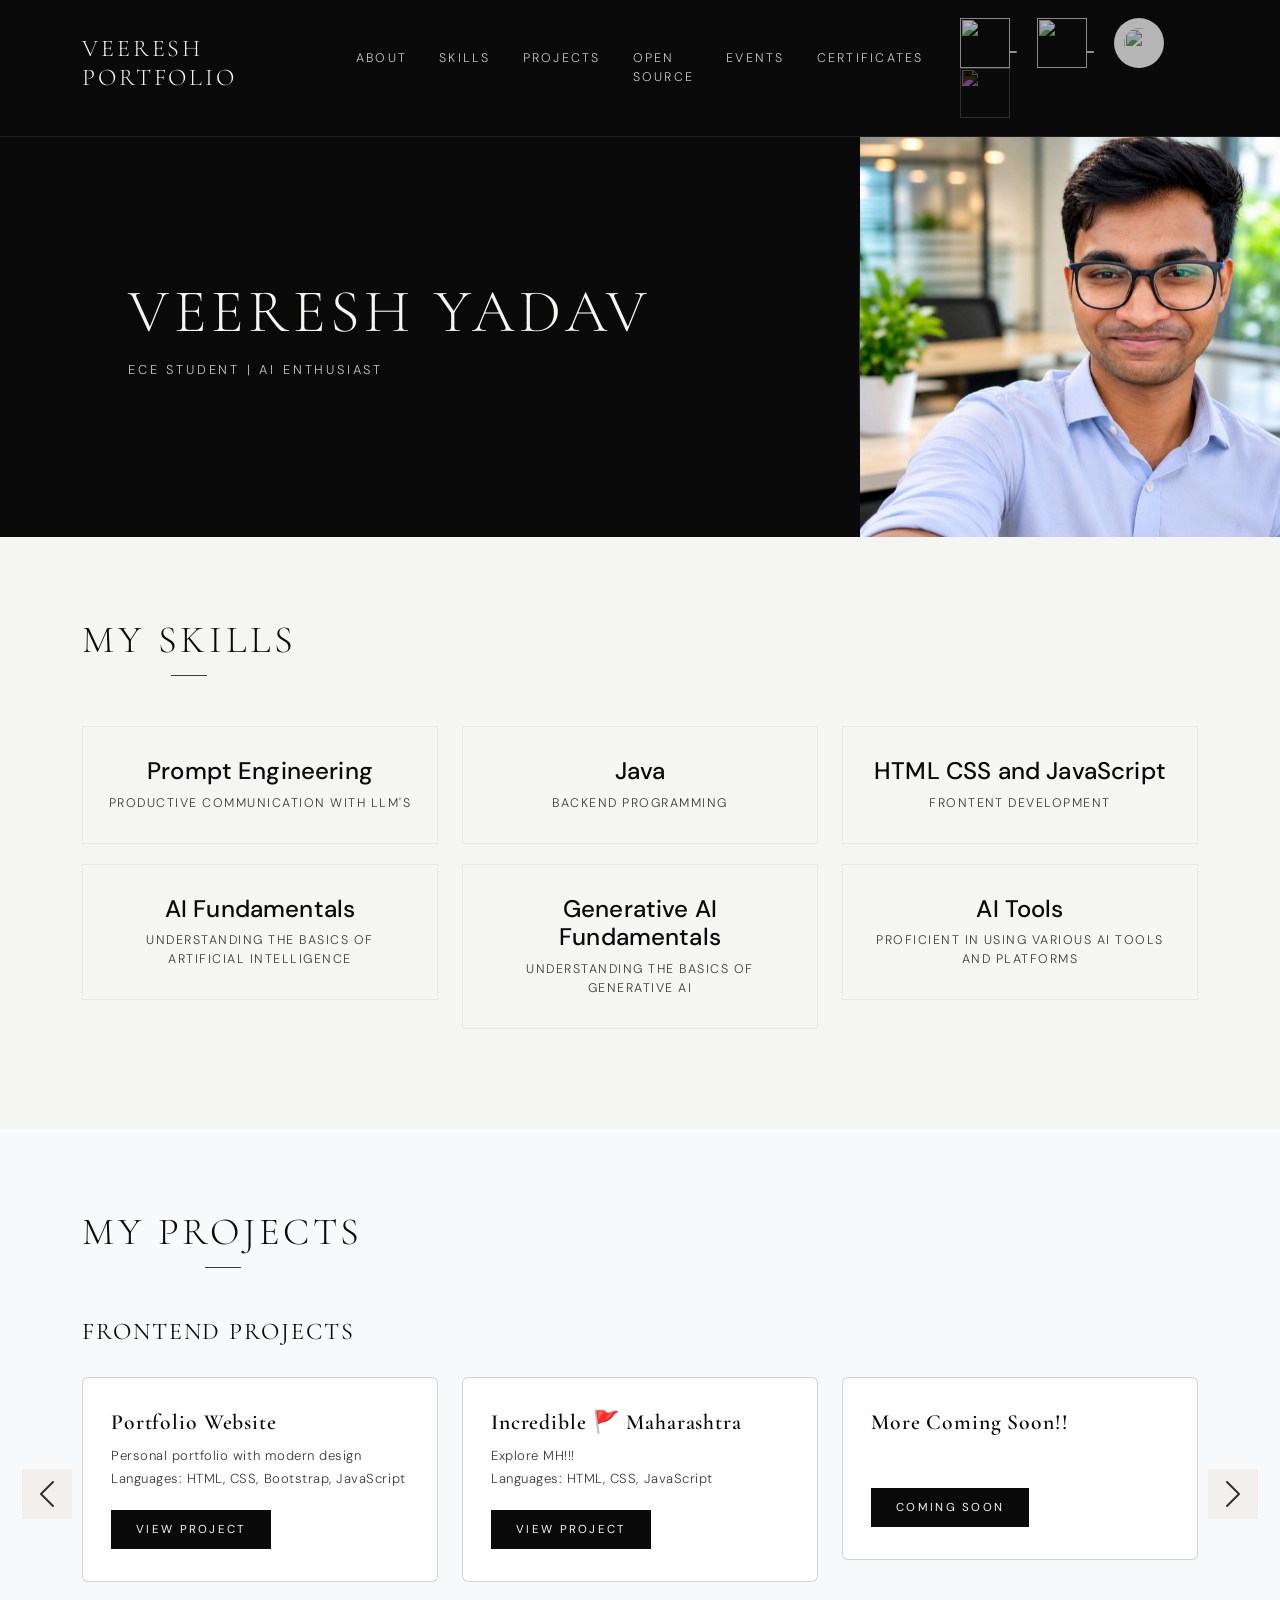
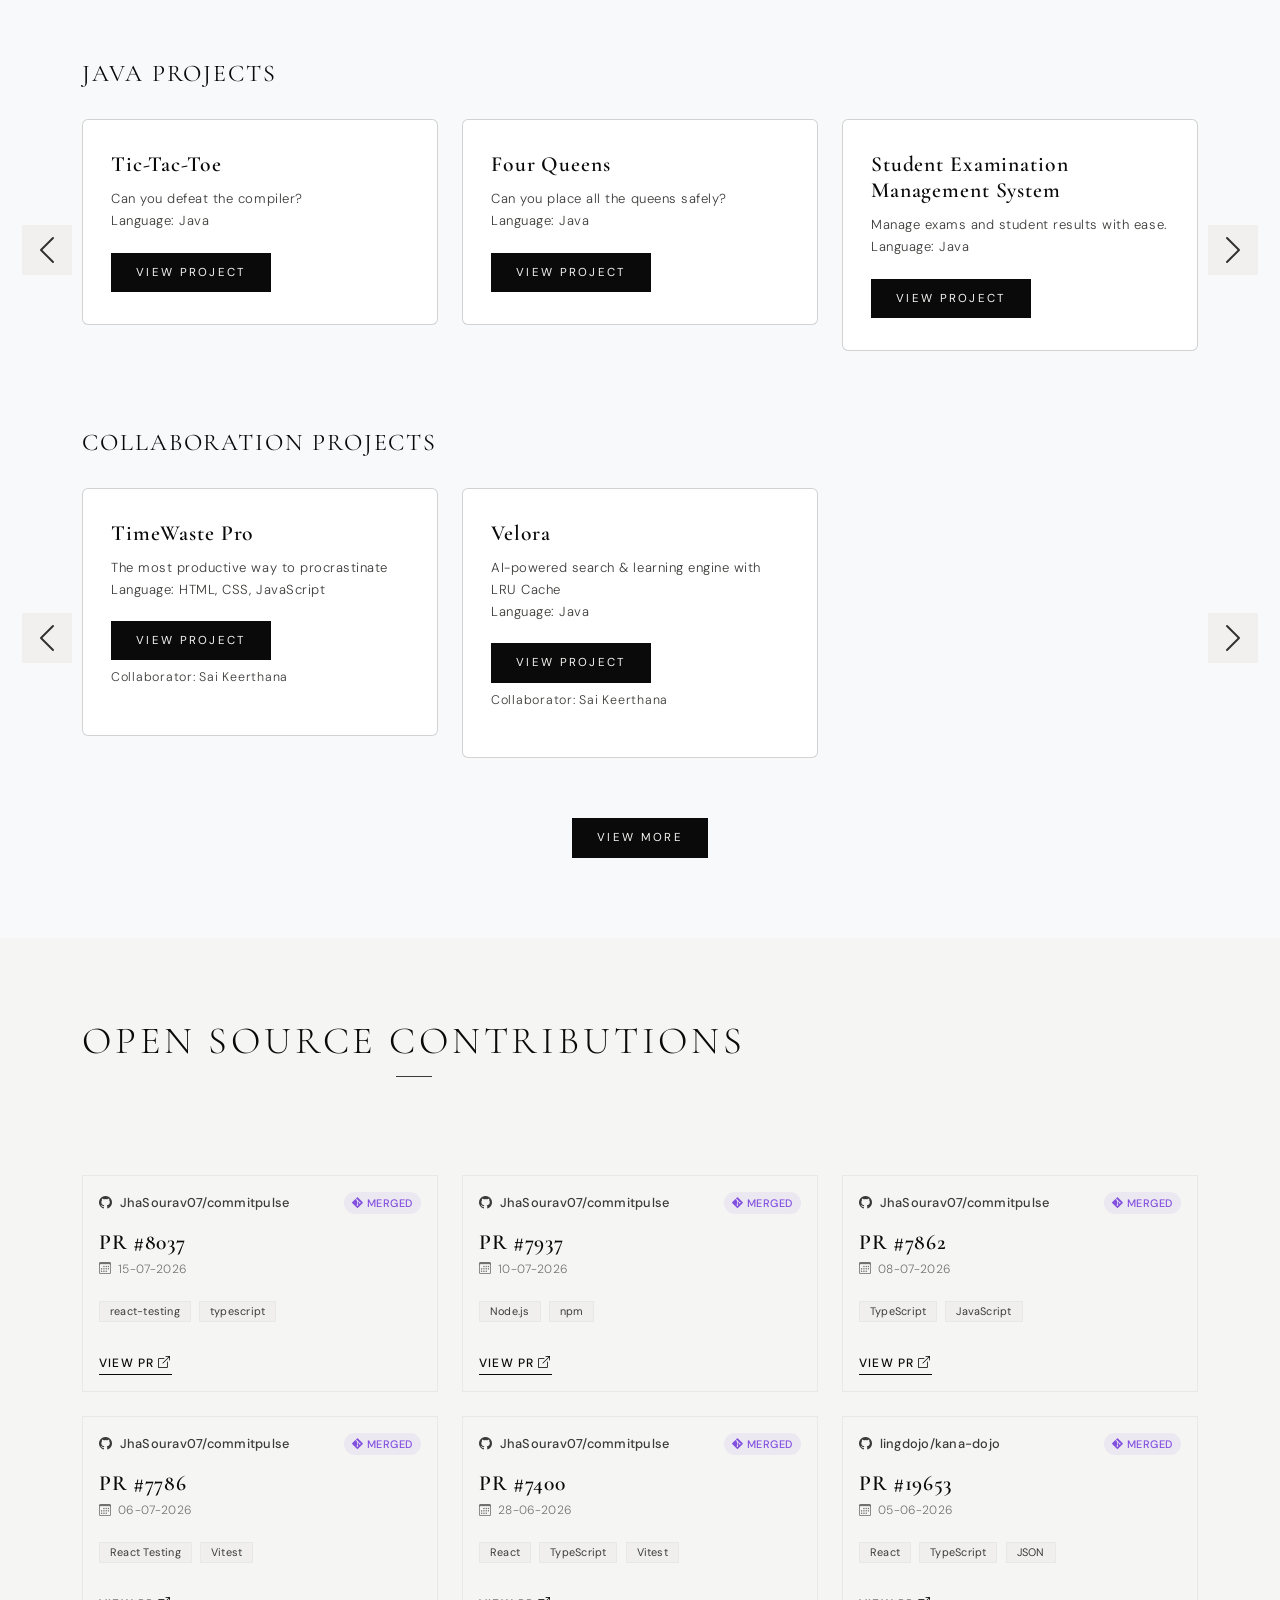
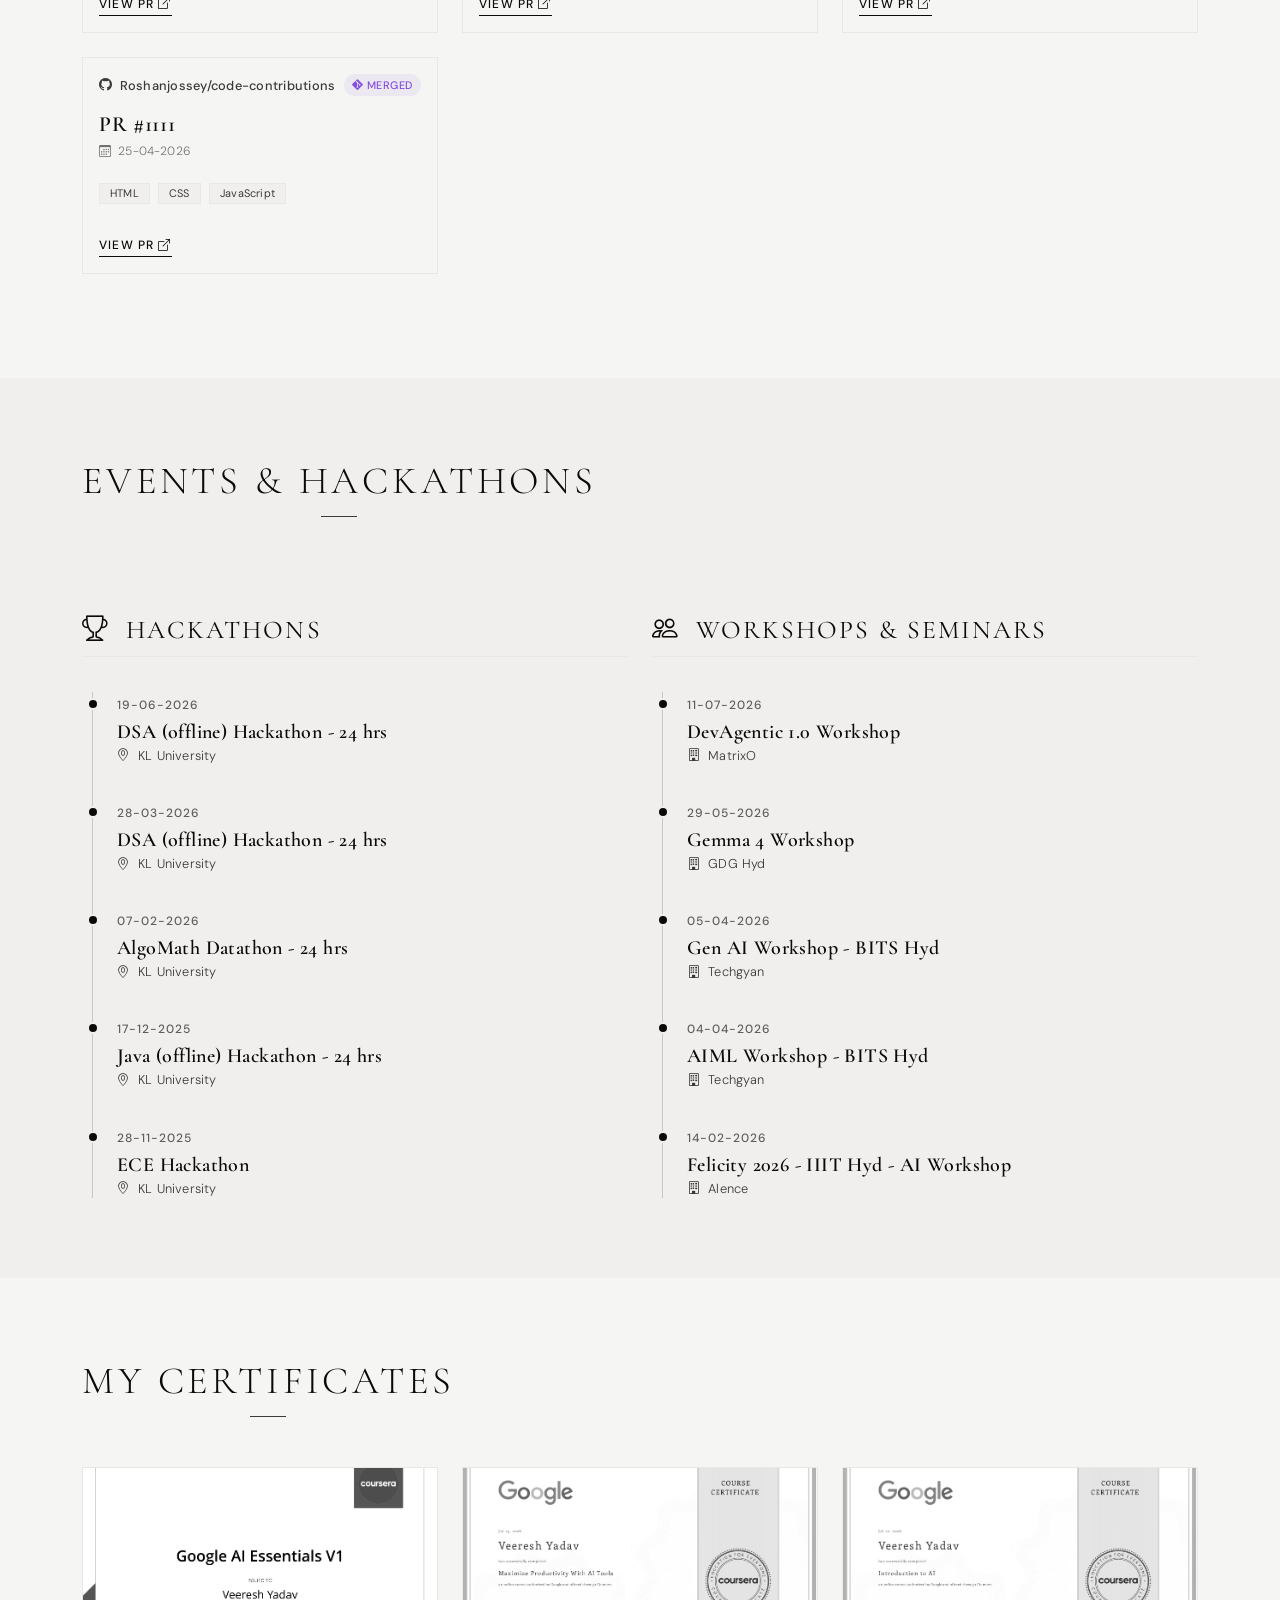
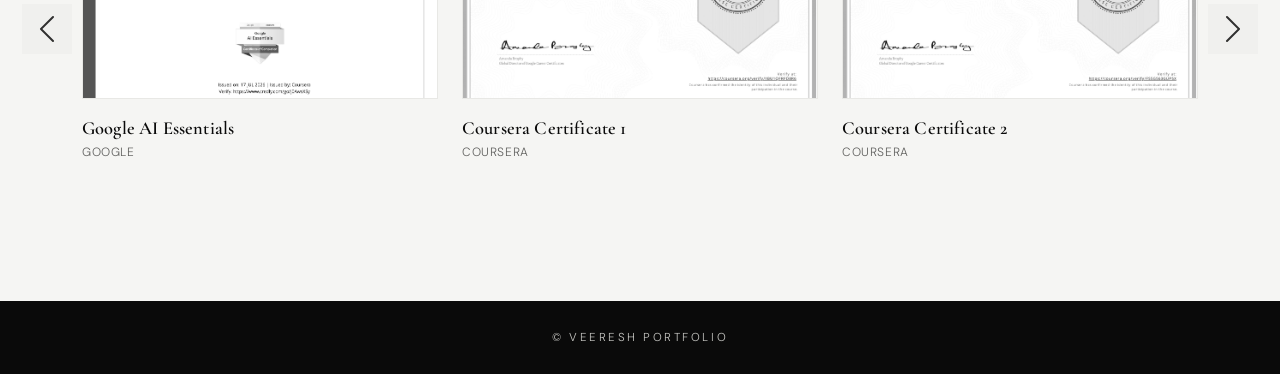
==== commit 254900bb: "Merge branch 'main' of https://github.com/veeresh4520/Profile" ====
--- a/index.html
+++ b/index.html
@@ -72,7 +72,7 @@
         <div class="header-container2">
             <div class="header-container">
                 <h1 class="display-4">VEERESH YADAV</h1>
-                <p class="lead">CSE Student | AI Enthusiast </p>
+                <p class="lead">ECE Student | AI Enthusiast </p>
             </div>
             <img src="profile.jpg" class="hero-image">
         </div>
@@ -849,4 +849,4 @@
     </script>
 
 </body>
-</html>+</html>
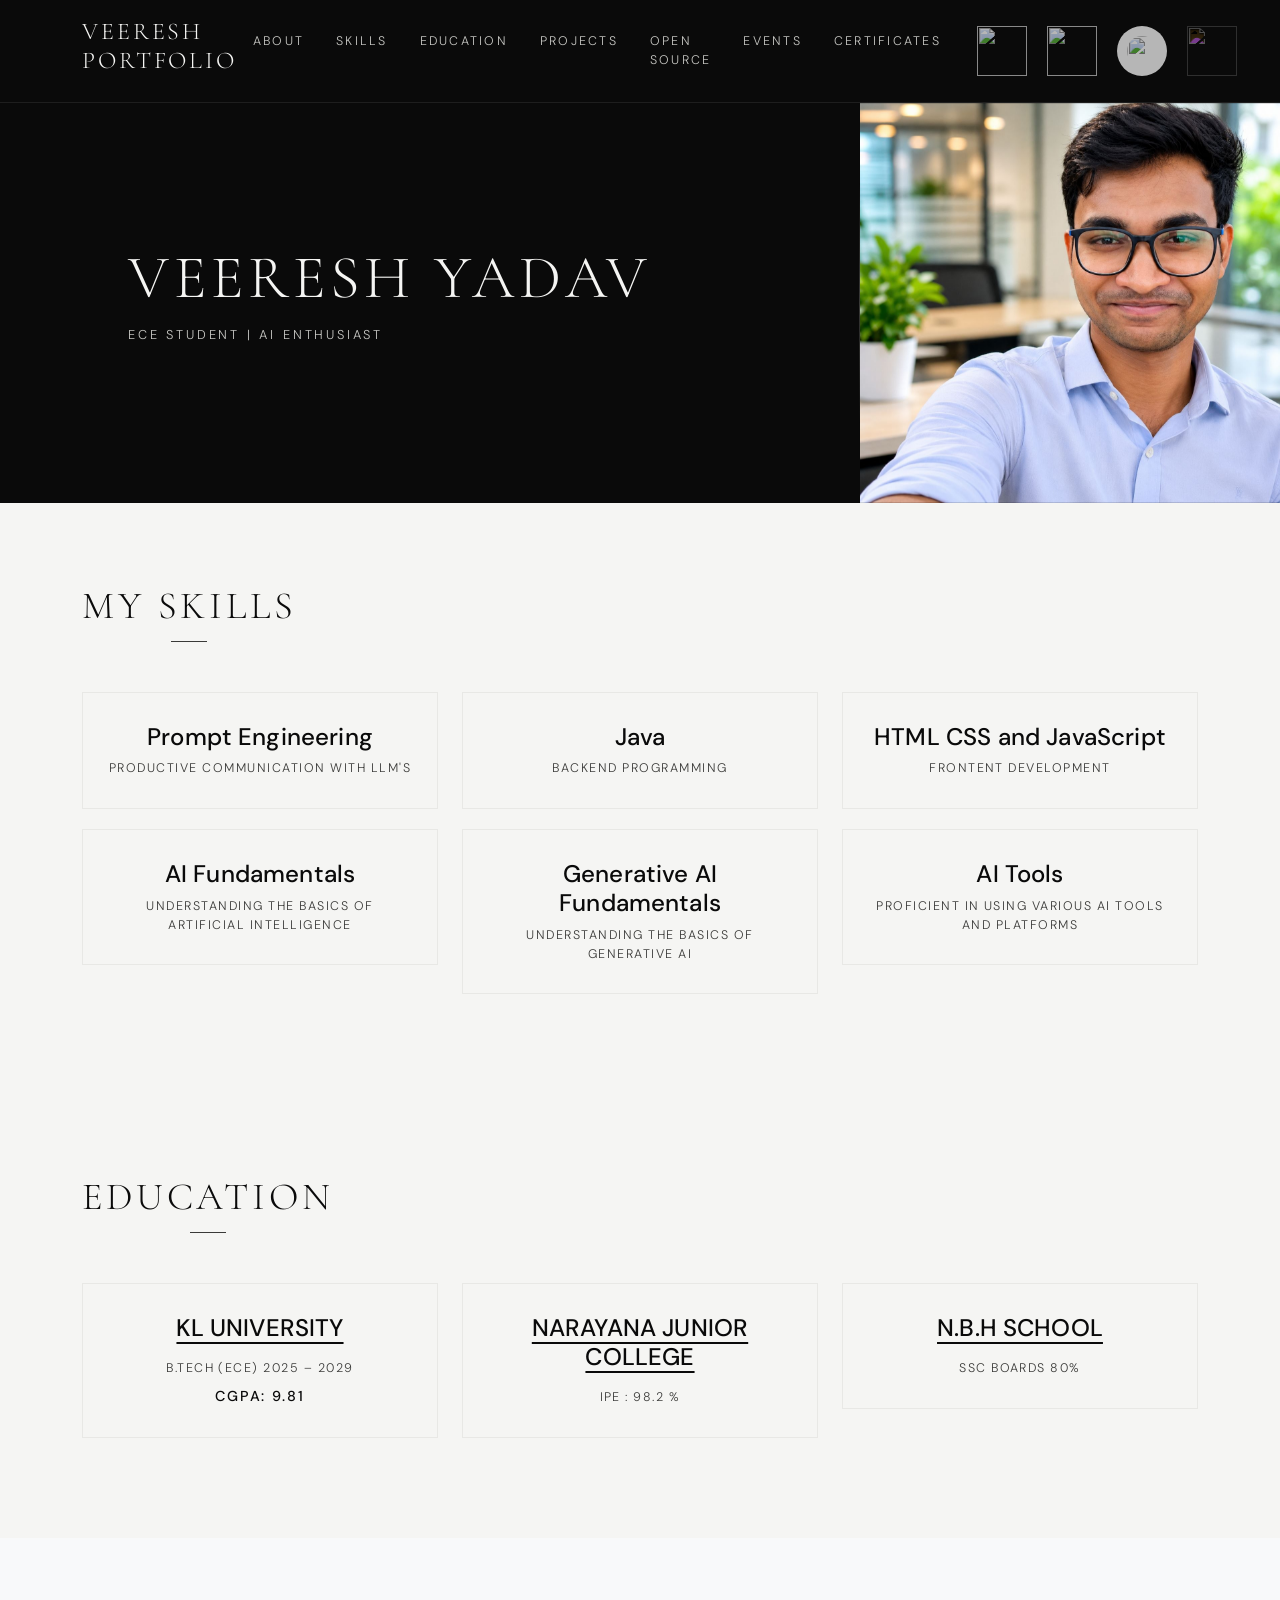
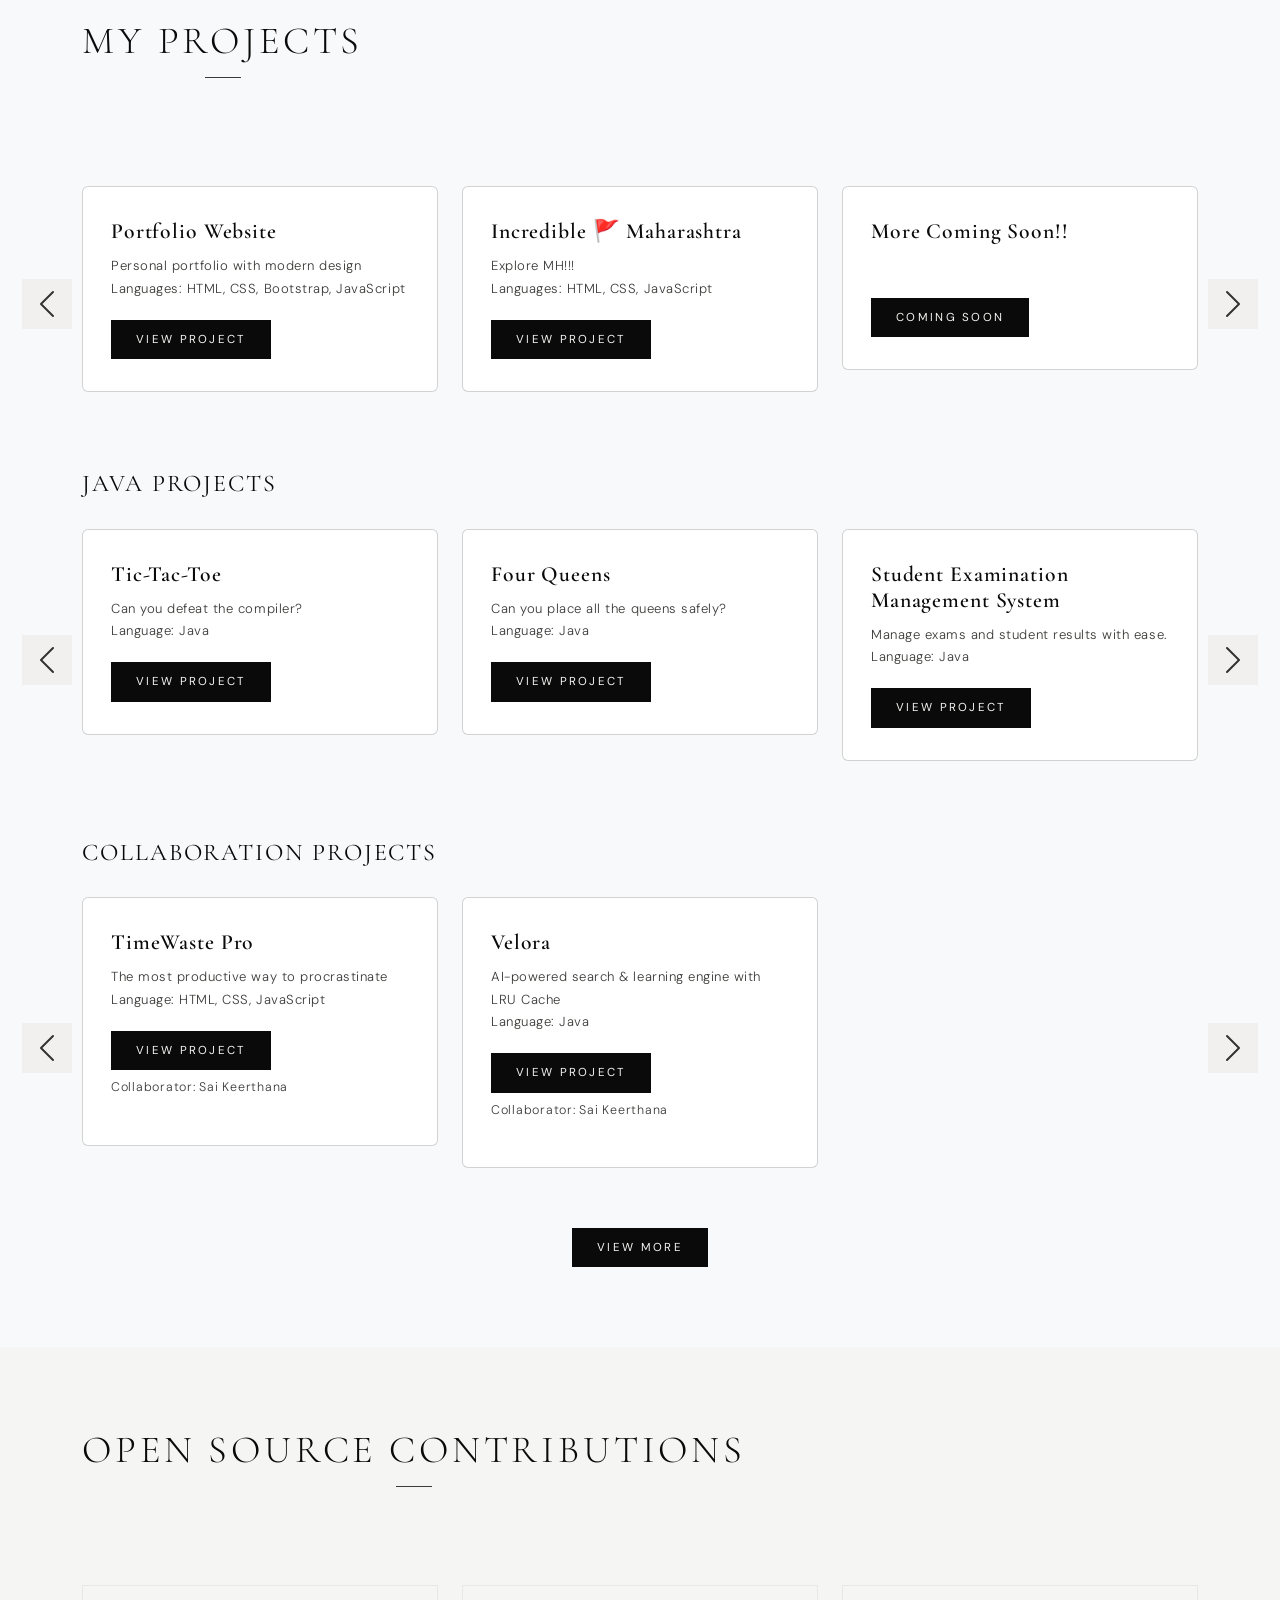
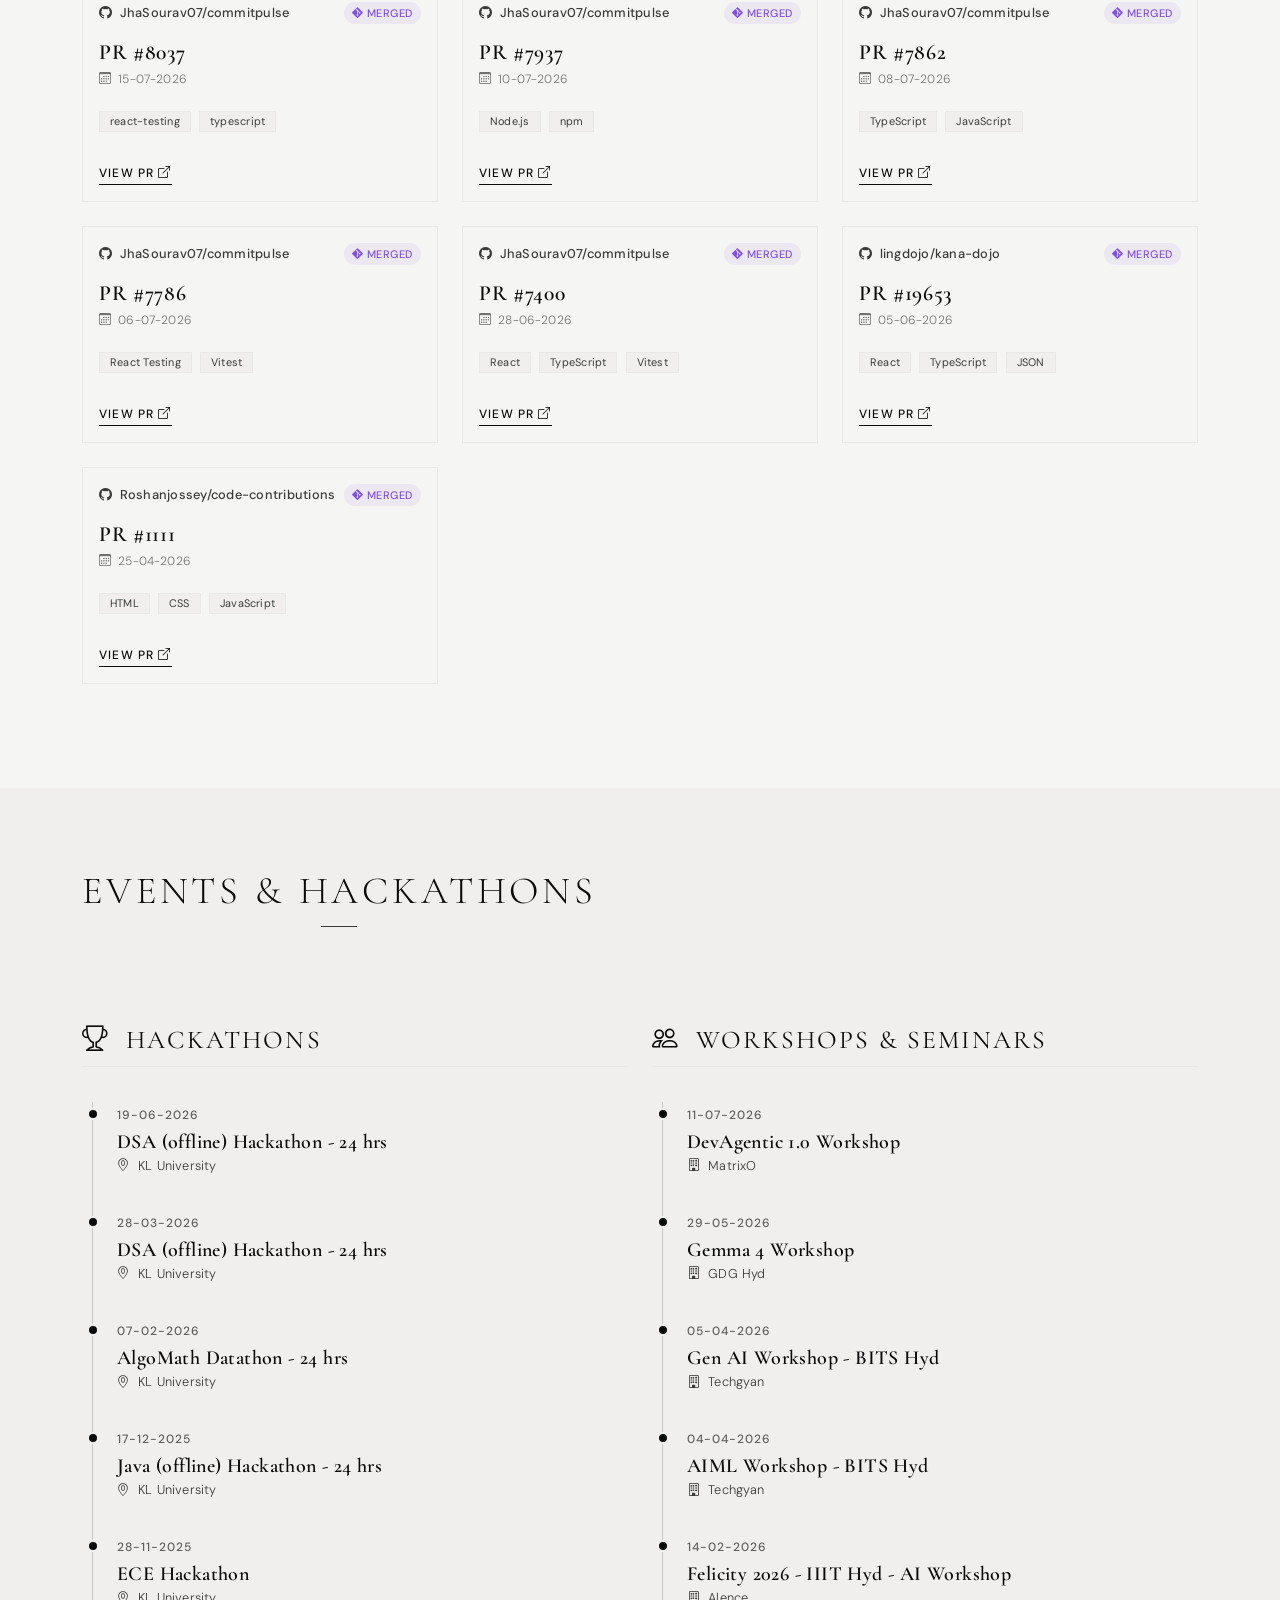
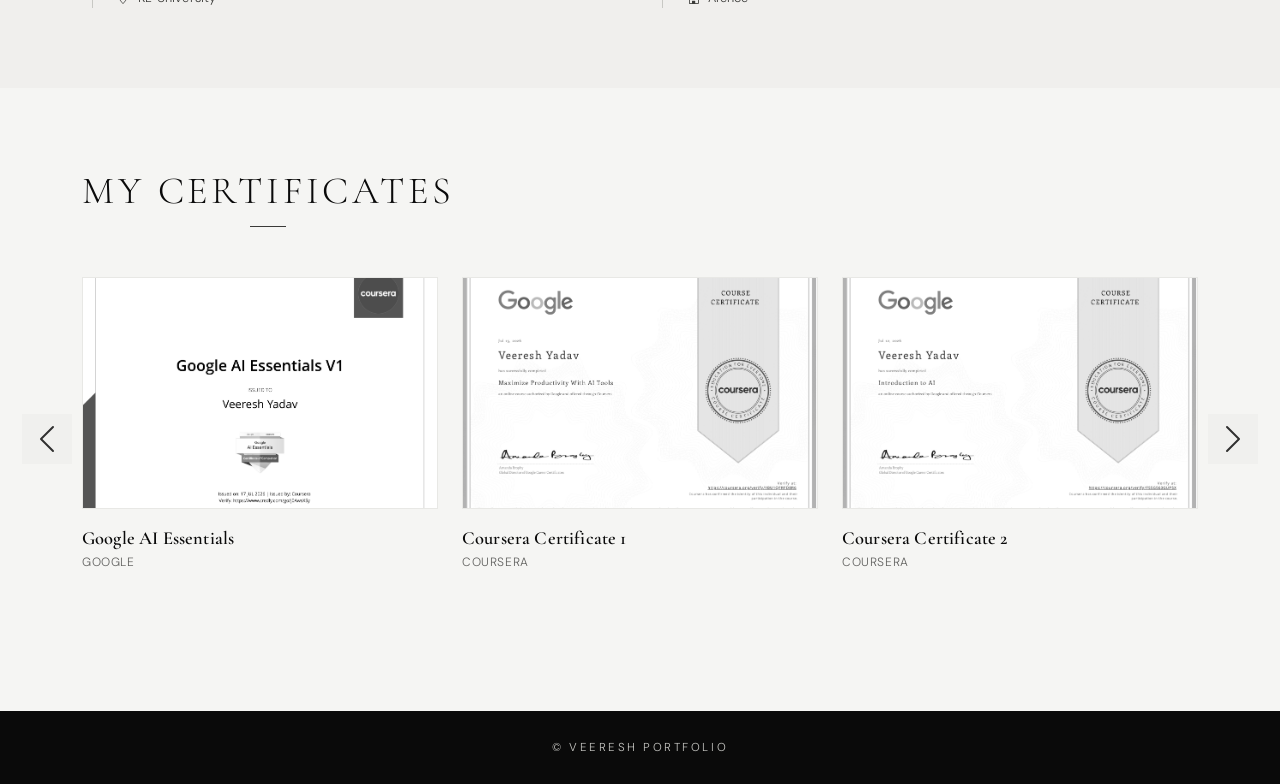
==== commit 35531828: "Add education section to portfolio" ====
--- a/index.html
+++ b/index.html
@@ -35,6 +35,9 @@
                     </li>
                     <li class="nav-item">
                         <a class="nav-link" href="#skills">Skills</a>
+                    </li>
+                    <li class="nav-item">
+                        <a class="nav-link" href="#education">Education</a>
                     </li>
                     <li class="nav-item">
                         <a class="nav-link" href="#projects">Projects</a>
@@ -123,6 +126,34 @@
         </div>
     </section>
 
+    <!-- Education Section -->
+    <section class="py-5" id="education">
+        <div class="container">
+            <h2 class="section-title text-center reveal">Education</h2>
+            <div class="row justify-content-center">
+                <div class="col-md-4">
+                    <div class="skill-card reveal delay-1">
+                        <h4 style="text-decoration: underline; text-underline-offset: 6px;">KL UNIVERSITY</h4>
+                        <p class="mt-3">B.Tech (ECE) 2025 – 2029</p>
+                        <p class="mt-2" style="font-size: 0.9rem; font-weight: 500; color: var(--black); text-transform: none;">CGPA: 9.81</p>
+                    </div>
+                </div>
+                <div class="col-md-4">
+                    <div class="skill-card reveal delay-2">
+                        <h4 style="text-decoration: underline; text-underline-offset: 6px;">NARAYANA JUNIOR COLLEGE</h4>
+                        <p class="mt-3">IPE : 98.2 %</p>
+                    </div>
+                </div>
+                <div class="col-md-4">
+                    <div class="skill-card reveal delay-3">
+                        <h4 style="text-decoration: underline; text-underline-offset: 6px;">N.B.H SCHOOL</h4>
+                        <p class="mt-3">SSC Boards 80%</p>
+                    </div>
+                </div>
+            </div>
+        </div>
+    </section>
+
     <!-- Projects Section -->
     <section class="py-5 bg-light" id="projects">
         <div class="container">
--- a/style.css
+++ b/style.css
@@ -46,6 +46,13 @@
 }
 .nav-link:hover {
     color: var(--white) !important;
+}
+
+.social-icons {
+    display: flex;
+    align-items: center;
+    flex-wrap: nowrap;
+    white-space: nowrap;
 }
 
 .social-icons a {
@@ -173,6 +180,10 @@
     text-transform: uppercase;
     color: var(--grey-dark);
     margin: 0;
+}
+
+#education {
+    background: var(--white);
 }
 
 #projects {
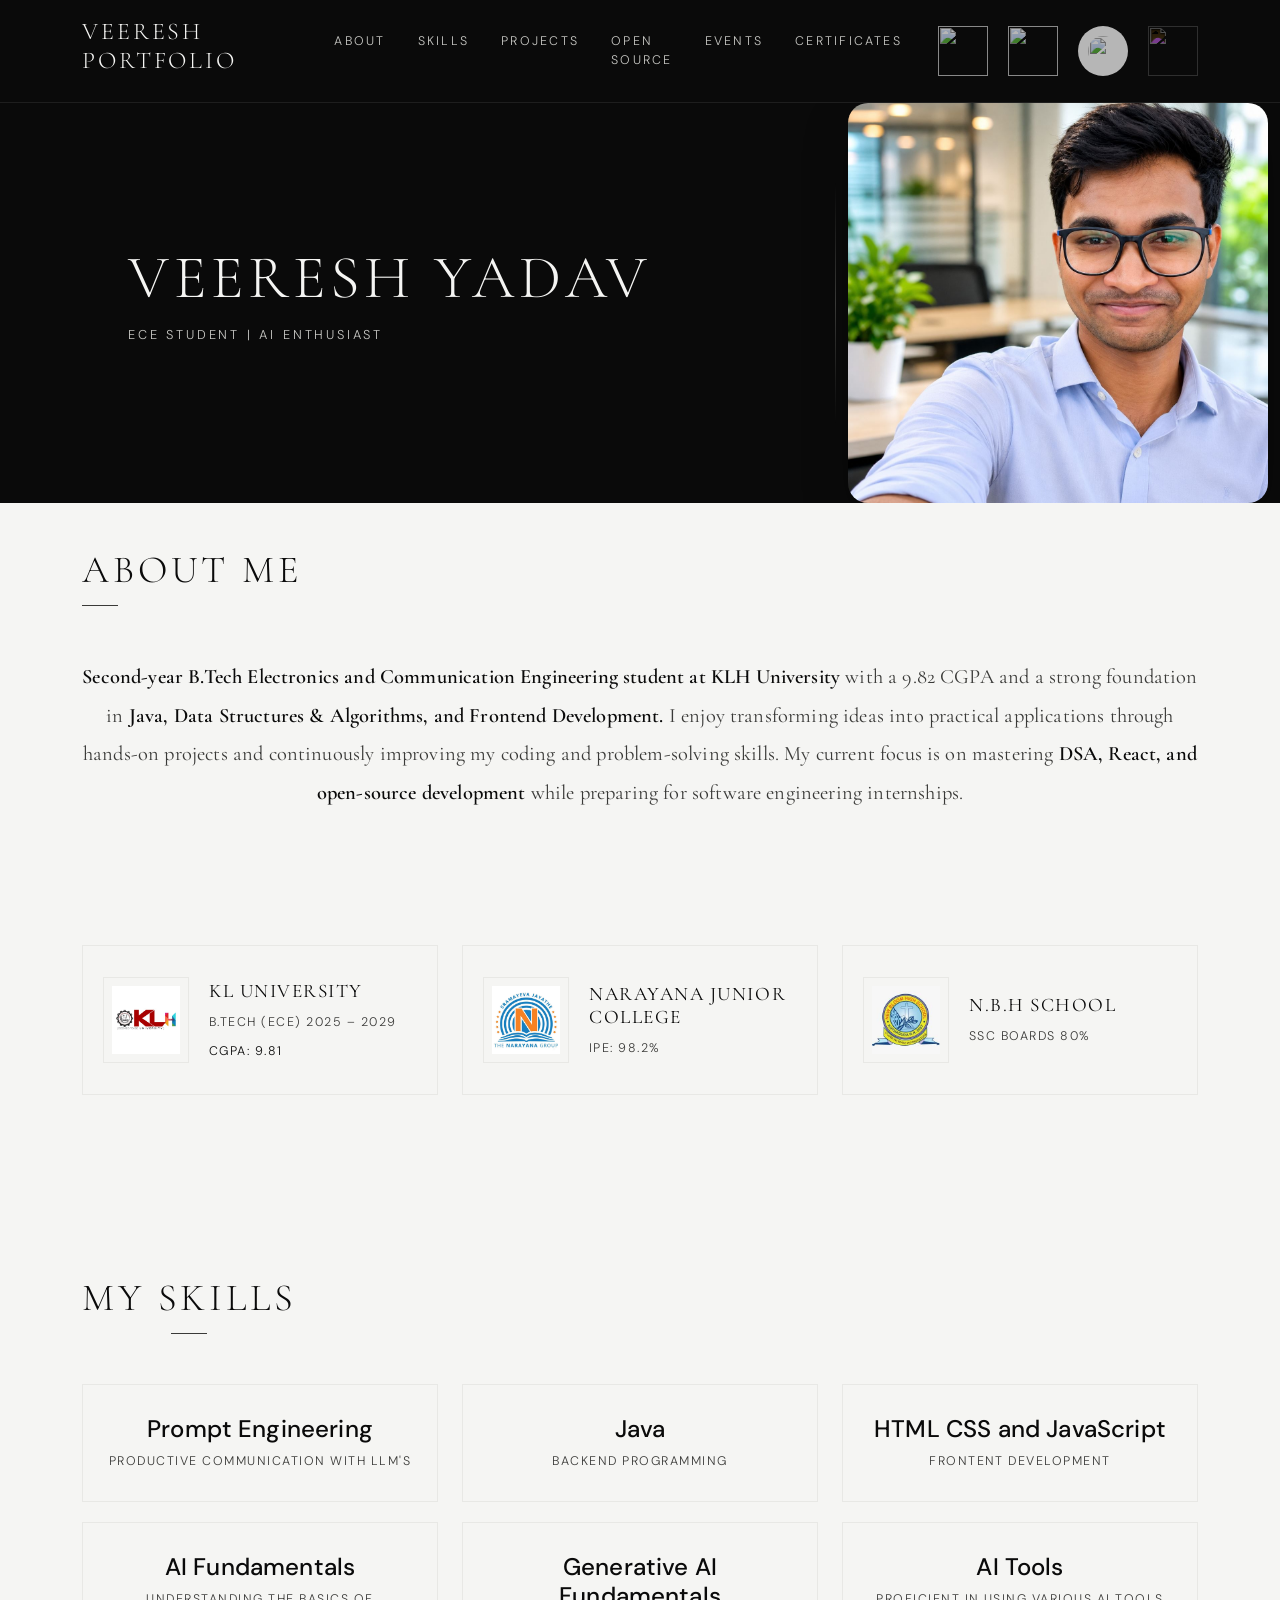
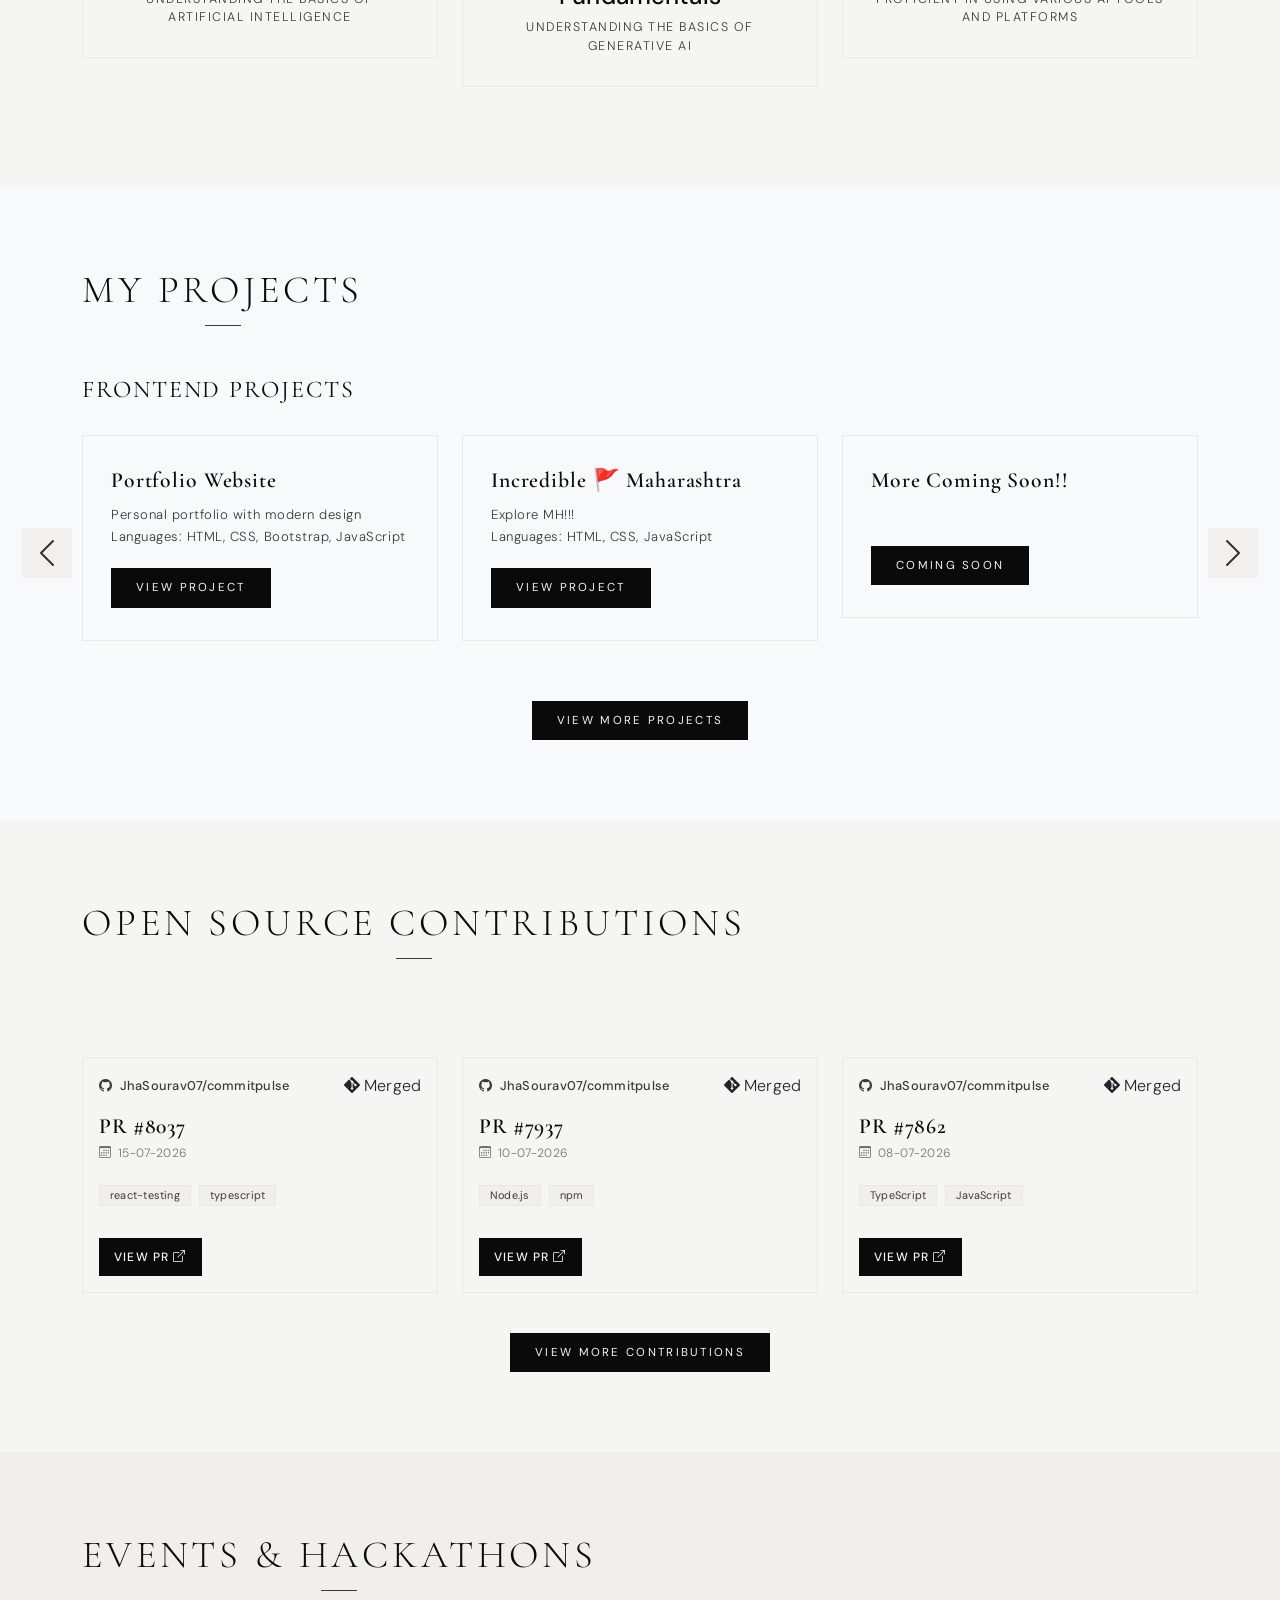
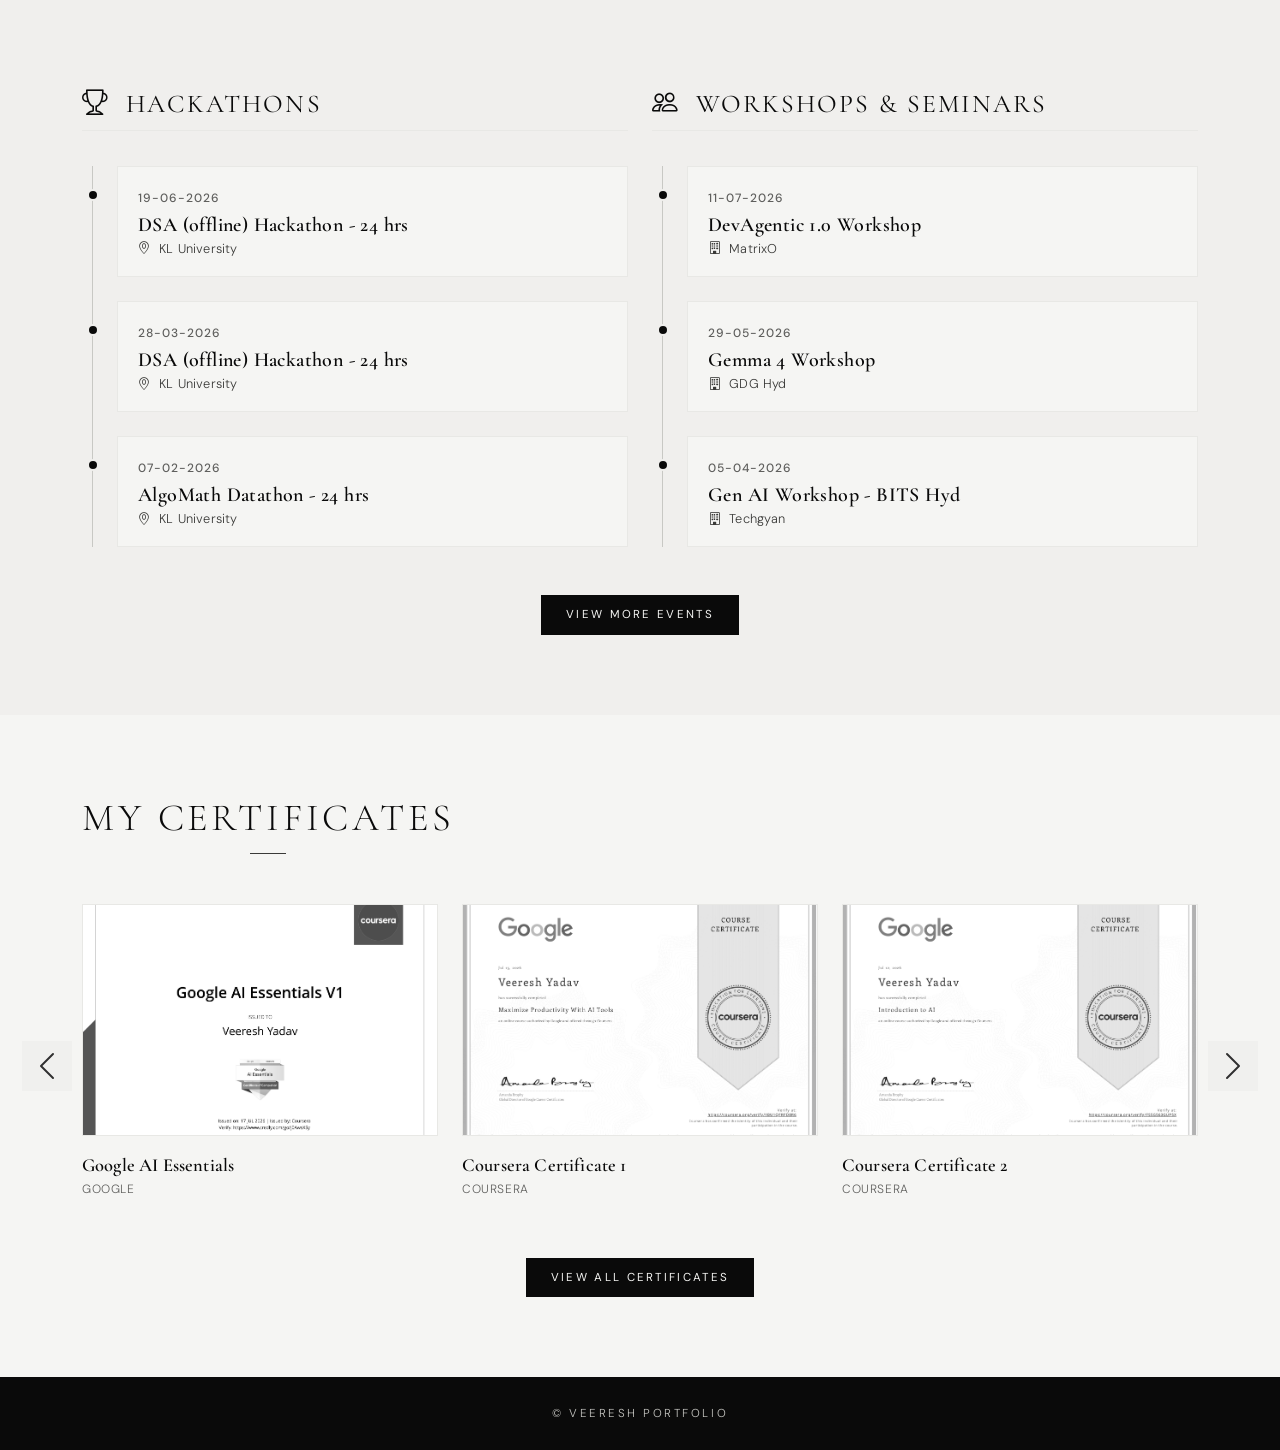
==== commit 0a185d2a: "Update portfolio with Workshops & Seminars, subpages, back arrows, and card animations" ====
--- a/index.html
+++ b/index.html
@@ -35,9 +35,6 @@
                     </li>
                     <li class="nav-item">
                         <a class="nav-link" href="#skills">Skills</a>
-                    </li>
-                    <li class="nav-item">
-                        <a class="nav-link" href="#education">Education</a>
                     </li>
                     <li class="nav-item">
                         <a class="nav-link" href="#projects">Projects</a>
@@ -71,13 +68,63 @@
     </nav>
 
     <!-- Hero Section -->
-    <section class="hero-section" id="about">
+    <section class="hero-section" id="profile">
         <div class="header-container2">
             <div class="header-container">
                 <h1 class="display-4">VEERESH YADAV</h1>
                 <p class="lead">ECE Student | AI Enthusiast </p>
             </div>
-            <img src="profile.jpg" class="hero-image">
+            <div class="hero-image-wrap">
+                <img src="profile.jpg" class="hero-image" alt="Veeresh Yadav">
+            </div>
+        </div>
+    </section>
+
+    <!-- About Me Section -->
+    <section class="about-me-section py-3" id="about">
+        <div class="container">
+            <div class="about-me-content reveal">
+                <h2 class="section-title">About Me</h2>
+                <p>
+                    <strong>Second-year B.Tech Electronics and Communication Engineering student at KLH University</strong> with a 9.82 CGPA and a strong foundation in <strong>Java, Data Structures &amp; Algorithms, and Frontend Development.</strong> I enjoy transforming ideas into practical applications through hands-on projects and continuously improving my coding and problem-solving skills. My current focus is on mastering <strong>DSA, React, and open-source development</strong> while preparing for software engineering internships.
+                </p>
+            </div>
+        </div>
+    </section>
+
+    <!-- Education details -->
+    <section class="py-5" id="education">
+        <div class="container">
+            <div class="row justify-content-center">
+                <div class="col-md-4">
+                    <div class="skill-card education-card reveal delay-1">
+                        <img src="KLH.jpg" alt="KL University logo" class="education-logo">
+                        <div class="education-details">
+                            <h4>KL UNIVERSITY</h4>
+                            <p>B.Tech (ECE) 2025 – 2029</p>
+                            <p class="education-score">CGPA: 9.81</p>
+                        </div>
+                    </div>
+                </div>
+                <div class="col-md-4">
+                    <div class="skill-card education-card reveal delay-2">
+                        <img src="Narayana.jpg" alt="Narayana Junior College logo" class="education-logo">
+                        <div class="education-details">
+                            <h4>NARAYANA JUNIOR COLLEGE</h4>
+                            <p>IPE: 98.2%</p>
+                        </div>
+                    </div>
+                </div>
+                <div class="col-md-4">
+                    <div class="skill-card education-card reveal delay-3">
+                        <img src="NBHS.jpg" alt="N.B.H School logo" class="education-logo">
+                        <div class="education-details">
+                            <h4>N.B.H SCHOOL</h4>
+                            <p>SSC Boards 80%</p>
+                        </div>
+                    </div>
+                </div>
+            </div>
         </div>
     </section>
 
@@ -120,34 +167,6 @@
                     <div class="skill-card reveal delay-3">
                         <h4>AI Tools</h4>
                         <p>Proficient in using various AI tools and platforms</p>
-                    </div>
-                </div>
-            </div>
-        </div>
-    </section>
-
-    <!-- Education Section -->
-    <section class="py-5" id="education">
-        <div class="container">
-            <h2 class="section-title text-center reveal">Education</h2>
-            <div class="row justify-content-center">
-                <div class="col-md-4">
-                    <div class="skill-card reveal delay-1">
-                        <h4 style="text-decoration: underline; text-underline-offset: 6px;">KL UNIVERSITY</h4>
-                        <p class="mt-3">B.Tech (ECE) 2025 – 2029</p>
-                        <p class="mt-2" style="font-size: 0.9rem; font-weight: 500; color: var(--black); text-transform: none;">CGPA: 9.81</p>
-                    </div>
-                </div>
-                <div class="col-md-4">
-                    <div class="skill-card reveal delay-2">
-                        <h4 style="text-decoration: underline; text-underline-offset: 6px;">NARAYANA JUNIOR COLLEGE</h4>
-                        <p class="mt-3">IPE : 98.2 %</p>
-                    </div>
-                </div>
-                <div class="col-md-4">
-                    <div class="skill-card reveal delay-3">
-                        <h4 style="text-decoration: underline; text-underline-offset: 6px;">N.B.H SCHOOL</h4>
-                        <p class="mt-3">SSC Boards 80%</p>
                     </div>
                 </div>
             </div>
@@ -349,10 +368,9 @@
             </div>
 
              <div class="text-center mt-4 reveal">
-            <a href="https://github.com/veeresh4520"
-               target="_blank"
+            <a href="projects.html"
                class="btn btn-primary">
-                View More
+                View More Projects
             </a>
         </div>
         </div>
@@ -534,6 +552,9 @@
                         </div>
                     </div>
                 </div>
+            </div>
+            <div class="text-center mt-3 reveal">
+                <a href="contributions.html" class="btn btn-primary">View More Contributions</a>
             </div>
         </div>
     </section>
@@ -626,6 +647,9 @@
                         </div>
                     </div>
                 </div>
+            </div>
+            <div class="text-center mt-4 reveal">
+                <a href="community.html" class="btn btn-primary">View More Events</a>
             </div>
         </div>
     </section>
@@ -784,6 +808,9 @@
                         <span class="carousel-control-next-icon"></span>
                     </button>
                 </div>
+            </div>
+            <div class="text-center mt-4 reveal">
+                <a href="certificate.html" class="btn btn-primary">View All Certificates</a>
             </div>
         </div>
     </section>
--- a/style.css
+++ b/style.css
@@ -120,13 +120,37 @@
     opacity: 0;
     animation: heroFadeInUp 1s cubic-bezier(0.16, 1, 0.3, 1) 0.3s forwards;
 }
+.hero-image-wrap {
+    display: flex;
+    align-items: center;
+    justify-content: center;
+    padding: 12px;
+    animation: floatImage 4s ease-in-out infinite;
+    transition: transform 0.3s ease;
+}
+
+.hero-image-wrap:hover {
+    transform: scale(1.02);
+}
+
 .hero-image {
     height: 400px;
     width: 420px;
     object-fit: cover;
     object-position: center;
+    border-radius: 20px;
+    box-shadow: 0 18px 45px rgba(0, 0, 0, 0.25);
     opacity: 0;
     animation: heroImageSlideIn 1.2s cubic-bezier(0.16, 1, 0.3, 1) 0.2s forwards;
+}
+
+@keyframes floatImage {
+    0%, 100% {
+        transform: translateY(0px);
+    }
+    50% {
+        transform: translateY(-8px);
+    }
 }
 
 .section-title {
@@ -174,6 +198,22 @@
     background: var(--grey-light);
     border-color: var(--grey-mid);
 }
+
+#skills .skill-card::before {
+    top: 0;
+    bottom: auto;
+    left: 0;
+    width: 100%;
+    height: 2px;
+    transform: scaleX(0);
+    transform-origin: center;
+    transition: transform 0.4s ease;
+}
+
+#skills .skill-card:hover::before {
+    transform: scaleX(1);
+}
+
 .skill-card p {
     font-size: 0.78rem;
     letter-spacing: 0.12em;                        
@@ -186,26 +226,199 @@
     background: var(--white);
 }
 
+.about-me-section {
+    background: var(--white);
+}
+
+.about-me-content {
+    max-width: 1320px;
+    margin: 0 auto;
+    padding: 28px 0 36px;
+}
+
+.about-me-content .section-title {
+    margin-bottom: 52px;
+}
+
+.about-me-content .section-title::after {
+    margin-left: 0;
+}
+
+.about-me-content p {
+    max-width: 1200px;
+    margin: 0 auto;
+    text-align: center;
+    font-family: 'Cormorant Garamond', serif;
+    font-size: 1.28rem;
+    font-weight: 400;
+    line-height: 1.9;
+    color: var(--grey-dark);
+}
+
+.about-me-content p strong {
+    font-weight: 600;
+    color: var(--black);
+}
+
+.education-card {
+    display: flex;
+    align-items: center;
+    gap: 20px;
+    min-height: 150px;
+    padding: 24px 20px;
+    text-align: left;
+}
+
+#education .education-card::after {
+    content: '';
+    position: absolute;
+    inset: -1px;
+    pointer-events: none;
+    background:
+        linear-gradient(var(--black), var(--black)) center top / 0 2px no-repeat,
+        linear-gradient(var(--black), var(--black)) center bottom / 0 2px no-repeat,
+        linear-gradient(var(--black), var(--black)) left center / 2px 0 no-repeat,
+        linear-gradient(var(--black), var(--black)) right center / 2px 0 no-repeat;
+    transition: background-size 0.45s cubic-bezier(0.16, 1, 0.3, 1);
+}
+
+#education .education-card:hover::after {
+    background-size: 100% 2px, 100% 2px, 2px 100%, 2px 100%;
+}
+
+.education-logo {
+    width: 86px;
+    height: 86px;
+    flex: 0 0 86px;
+    object-fit: contain;
+    padding: 8px;
+    border: 1px solid var(--grey-subtle);
+    background: var(--white);
+}
+
+.education-details h4 {
+    font-family: 'Cormorant Garamond', serif;
+    font-size: 1.2rem;
+    font-weight: 400;
+    letter-spacing: 0.08em;
+    margin: 0 0 10px;
+}
+
+.education-card .education-score {
+    margin-top: 10px;
+    color: var(--black);
+}
+
+@media (max-width: 767.98px) {
+    .education-card {
+        min-height: 0;
+    }
+
+    .about-me-content { padding: 18px 0 28px; }
+}
+
 #projects {
     background: var(--grey-light);
 }
-.project-card {
+
+/* Home-page previews keep the first three projects, contributions, and events concise. */
+#projects .carousel-subtitle.mt-5,
+#projects #javaCarousel,
+#projects #collabCarousel {
+    display: none;
+}
+
+#open-source .row.mt-5 > .col-md-4:nth-child(n+4),
+#events .timeline .timeline-item:nth-child(n+4) {
+    display: none;
+}
+
+.event-trigger {
+    width: 100%;
+    border: 0;
+    background: transparent;
+    text-align: left;
+    cursor: pointer;
+}
+
+.event-trigger:hover .timeline-title {
+    text-decoration: underline;
+    text-underline-offset: 4px;
+}
+
+.event-detail-card {
+    border-radius: 0;
+    border: 1px solid var(--grey-subtle);
+}
+
+.project-card,
+.project-card.card,
+#projects .project-card,
+#projects .card.project-card,
+main .project-card {
+    border-radius: 0 !important;
+    background: transparent !important;
     margin-bottom: 30px;
-}
-.project-card .card {
-    border: 1px solid var(--grey-subtle);
-    border-radius: 0;
-    background: var(--white);
-    transition: transform 0.3s ease, box-shadow 0.3s ease;
-    box-shadow: none;
-}
-.project-card .card:hover {
-    transform: translateY(-4px);
-    box-shadow: 0 16px 40px rgba(0,0,0,0.08);
-}
+    border: 1px solid var(--grey-subtle) !important;
+    transition: border-color 0.3s ease, background 0.3s ease !important;
+    position: relative !important;
+    overflow: hidden !important;
+    box-shadow: none !important;
+}
+
+.project-card::before,
+.project-card.card::before,
+#projects .project-card::before,
+#projects .card.project-card::before,
+main .project-card::before {
+    content: '' !important;
+    position: absolute !important;
+    left: 0 !important;
+    width: 100% !important;
+    height: 2px !important;
+    background: var(--black) !important;
+    transform: scaleX(0) !important;
+    transform-origin: center !important;
+    transition: transform 0.4s ease !important;
+    z-index: 10 !important;
+}
+
+/* Odd project cards: Top line animation */
+[class*="col-"]:nth-child(odd) .project-card::before,
+.project-card:nth-child(odd)::before {
+    top: 0 !important;
+    bottom: auto !important;
+}
+
+/* Even project cards: Bottom line animation */
+[class*="col-"]:nth-child(even) .project-card::before,
+.project-card:nth-child(even)::before {
+    top: auto !important;
+    bottom: 0 !important;
+}
+
+.project-card:hover,
+.project-card.card:hover,
+#projects .project-card:hover,
+#projects .card.project-card:hover,
+main .project-card:hover {
+    background: var(--grey-light) !important;
+    border-color: var(--grey-mid) !important;
+}
+
+.project-card:hover::before,
+.project-card.card:hover::before,
+#projects .project-card:hover::before,
+#projects .card.project-card:hover::before,
+main .project-card:hover::before {
+    transform: scaleX(1) !important;
+}
+
 .project-card .card-body {
+    background: transparent !important;
     padding: 32px 28px;
 }
+
 .project-card .card-title {
     font-family: 'Cormorant Garamond', serif;
     font-weight: 600;
@@ -214,6 +427,7 @@
     color: var(--black);
     margin-bottom: 10px;
 }
+
 .project-card .card-text {
     font-size: 0.82rem;
     color: var(--grey-dark);
@@ -221,7 +435,6 @@
     line-height: 1.7;
     margin-bottom: 20px;
 }
-/* Duplicate certificate styles removed to prevent styling conflicts */
 
 .btn-primary {
     background: var(--black);
@@ -235,6 +448,7 @@
     transition: background 0.3s ease, color 0.3s ease;
     color: var(--white);
 }
+
 .btn-primary:hover,
 .btn-primary:focus,
 .btn-primary:active {
@@ -244,27 +458,13 @@
     box-shadow: none !important;
 }
 
-#projects > .container > .row > a,
-#certificates > .container > a {
-    font-size: 0.72rem;
-    letter-spacing: 0.2em;
-    text-transform: uppercase;
-    color: var(--grey-dark);
-    text-decoration: none;
-    border-bottom: 1px solid var(--grey-mid);
-    padding-bottom: 1px;
-    transition: color 0.3s ease, border-color 0.3s ease;
-    display: inline-block;
-    margin-top: 10px;
-}
-/* Additional duplicate certificate styles removed */
-
 footer {
     background: var(--black);
     color: var(--grey-mid);
     padding: 28px 0;
     text-align: center;
 }
+
 footer p {
     font-size: 0.72rem;
     letter-spacing: 0.22em;
@@ -442,28 +642,6 @@
 .delay-4 { transition-delay: 0.4s; }
 .delay-5 { transition-delay: 0.5s; }
 
-/* Open Source Contributions Section */
-#open-source {
-    background: var(--white);
-}
-
-.osc-card {
-    border: 1px solid var(--grey-subtle);
-    border-radius: 0;
-    background: var(--white);
-    transition: transform 0.4s cubic-bezier(0.16, 1, 0.3, 1), box-shadow 0.4s cubic-bezier(0.16, 1, 0.3, 1), border-color 0.4s ease;
-    box-shadow: none;
-}
-
-.osc-card:hover {
-    transform: translateY(-6px);
-    border-color: var(--grey-mid);
-    box-shadow: 0 12px 30px rgba(0, 0, 0, 0.05);
-}
-
-.osc-repo {
-    font-family: 'DM Sans', sans-serif;
-    font-size: 0.8rem;
     font-weight: 500;
     letter-spacing: 0.02em;
     color: var(--grey-dark);
@@ -518,19 +696,27 @@
     font-weight: 500;
     letter-spacing: 0.1em;
     text-transform: uppercase;
-    color: var(--black);
+    color: var(--white);
+    background: var(--black);
+    border: 1px solid var(--black);
     text-decoration: none;
     display: inline-flex;
     align-items: center;
-    transition: color 0.3s ease;
-    border-bottom: 1px solid var(--black);
-    padding-bottom: 2px;
+    transition: background-color 0.3s ease, color 0.3s ease;
+    padding: 9px 14px;
     margin-top: 10px;
 }
 
 .osc-link:hover {
-    color: var(--grey-dark);
-    border-color: var(--grey-dark);
+    color: var(--black);
+    background: transparent;
+    border-color: var(--black);
+}
+
+/* Keep the buttons compact on the full contributions page. */
+main .osc-link {
+    font-size: 0.68rem;
+    padding: 6px 10px;
 }
 
 /* Events & Hackathons Section */
@@ -548,6 +734,44 @@
     color: var(--black);
     border-bottom: 1px solid var(--grey-subtle);
     padding-bottom: 10px;
+}
+
+/* Heading with Top-Left Back Arrow */
+.heading-with-back {
+    display: flex;
+    align-items: center;
+    justify-content: center;
+    position: relative;
+    width: 100%;
+}
+
+.back-arrow-btn {
+    position: absolute;
+    left: 0;
+    top: 50%;
+    transform: translateY(-50%);
+    display: inline-flex;
+    align-items: center;
+    justify-content: center;
+    width: 44px;
+    height: 44px;
+    border: 1px solid var(--grey-subtle);
+    border-radius: 50%;
+    color: var(--black);
+    background: var(--white);
+    text-decoration: none;
+    font-size: 1.25rem;
+    transition: all 0.35s cubic-bezier(0.16, 1, 0.3, 1);
+    box-shadow: 0 2px 10px rgba(0,0,0,0.05);
+    z-index: 10;
+}
+
+.back-arrow-btn:hover {
+    background: var(--black);
+    color: var(--white);
+    border-color: var(--black);
+    transform: translateY(-50%) translateX(-4px);
+    box-shadow: 0 4px 14px rgba(0,0,0,0.18);
 }
 
 .timeline {
@@ -559,29 +783,42 @@
 
 .timeline-item {
     position: relative;
-    margin-bottom: 35px;
+    margin-bottom: 24px;
+    padding: 18px 20px;
+    background: var(--white);
+    border: 1px solid var(--grey-subtle);
+    border-radius: 0;
+    transition: all 0.35s cubic-bezier(0.16, 1, 0.3, 1);
 }
 
 .timeline-item:last-child {
     margin-bottom: 0;
 }
 
+.timeline-item:hover {
+    background: #fcfcfb;
+    border-color: var(--grey-mid);
+    transform: translateX(5px);
+    box-shadow: 0 8px 25px rgba(0, 0, 0, 0.05);
+}
+
 .timeline-dot {
     position: absolute;
-    left: -30.5px;
-    top: 6px;
+    left: -31px;
+    top: 22px;
     width: 12px;
     height: 12px;
     border-radius: 50%;
     background: var(--black);
     border: 2px solid var(--grey-light);
-    transition: background 0.3s ease, transform 0.3s ease, border-color 0.3s ease;
+    transition: background 0.3s ease, transform 0.3s ease, border-color 0.3s ease, box-shadow 0.3s ease;
 }
 
 .timeline-item:hover .timeline-dot {
     background: #8250df;
-    border-color: #f0efed;
-    transform: scale(1.3);
+    border-color: var(--white);
+    transform: scale(1.35);
+    box-shadow: 0 0 0 4px rgba(130, 80, 223, 0.2);
 }
 
 .timeline-date {
@@ -593,6 +830,116 @@
     opacity: 0.8;
 }
 
+/* Open Source Contributions Section */
+#open-source {
+    background: var(--white);
+}
+
+.osc-card {
+    border: 1px solid var(--grey-subtle);
+    border-radius: 0;
+    background: var(--white);
+    transition: transform 0.4s cubic-bezier(0.16, 1, 0.3, 1), box-shadow 0.4s cubic-bezier(0.16, 1, 0.3, 1), border-color 0.4s ease, background 0.3s ease;
+    box-shadow: none;
+    position: relative;
+    overflow: hidden;
+}
+
+.osc-card:hover {
+    transform: translateY(-6px);
+    border-color: var(--grey-mid);
+    box-shadow: 0 12px 30px rgba(0, 0, 0, 0.05);
+    background: var(--grey-light);
+}
+
+.osc-card::before {
+    content: '';
+    position: absolute;
+    background: var(--black);
+    transition: transform 0.4s ease;
+    z-index: 10;
+}
+
+/* 1st card: Top line expanding from middle */
+[class*="col-"]:nth-child(4n+1) .osc-card::before,
+.osc-card:nth-child(4n+1)::before {
+    top: 0;
+    bottom: auto;
+    left: 0;
+    right: auto;
+    width: 100%;
+    height: 2px;
+    transform: scaleX(0);
+    transform-origin: center;
+}
+
+[class*="col-"]:nth-child(4n+1) .osc-card:hover::before,
+.osc-card:nth-child(4n+1):hover::before {
+    transform: scaleX(1);
+}
+
+/* 2nd card: Left line expanding from middle */
+[class*="col-"]:nth-child(4n+2) .osc-card::before,
+.osc-card:nth-child(4n+2)::before {
+    top: 0;
+    bottom: auto;
+    left: 0;
+    right: auto;
+    width: 2px;
+    height: 100%;
+    transform: scaleY(0);
+    transform-origin: center;
+}
+
+[class*="col-"]:nth-child(4n+2) .osc-card:hover::before,
+.osc-card:nth-child(4n+2):hover::before {
+    transform: scaleY(1);
+}
+
+/* 3rd card: Down/Bottom line expanding from middle */
+[class*="col-"]:nth-child(4n+3) .osc-card::before,
+.osc-card:nth-child(4n+3)::before {
+    top: auto;
+    bottom: 0;
+    left: 0;
+    right: auto;
+    width: 100%;
+    height: 2px;
+    transform: scaleX(0);
+    transform-origin: center;
+}
+
+[class*="col-"]:nth-child(4n+3) .osc-card:hover::before,
+.osc-card:nth-child(4n+3):hover::before {
+    transform: scaleX(1);
+}
+
+/* 4th card: Right line expanding from middle */
+[class*="col-"]:nth-child(4n+0) .osc-card::before,
+.osc-card:nth-child(4n+0)::before {
+    top: 0;
+    bottom: auto;
+    left: auto;
+    right: 0;
+    width: 2px;
+    height: 100%;
+    transform: scaleY(0);
+    transform-origin: center;
+}
+
+[class*="col-"]:nth-child(4n+0) .osc-card:hover::before,
+.osc-card:nth-child(4n+0):hover::before {
+    transform: scaleY(1);
+}
+
+.osc-repo {
+    font-family: 'DM Sans', sans-serif;
+    font-size: 0.8rem;
+    font-weight: 500;
+    letter-spacing: 0.02em;
+    color: var(--grey-dark);
+}
+
 .timeline-title {
     font-family: 'Cormorant Garamond', serif;
     font-weight: 600;
@@ -609,7 +956,45 @@
     margin: 0;
 }
 
-/* Updated Certificate Styles */
+.see-details-btn {
+    border: 0;
+    background: transparent;
+    padding: 0;
+    margin-top: 10px;
+    font-family: 'DM Sans', sans-serif;
+    font-size: 0.68rem;
+    font-weight: 500;
+    letter-spacing: 0.15em;
+    text-transform: uppercase;
+    color: var(--grey-dark);
+    cursor: pointer;
+    display: inline-flex;
+    align-items: center;
+    transition: color 0.3s ease, transform 0.3s ease;
+}
+
+.see-details-btn:hover {
+    color: var(--black);
+}
+
+.see-details-btn .bi-chevron-right {
+    transition: transform 0.3s ease;
+}
+
+.see-details-btn[aria-expanded="true"] .bi-chevron-right {
+    transform: rotate(90deg);
+}
+
+.event-details-collapse {
+    margin-top: 12px;
+    padding-top: 12px;
+    border-top: 1px dashed var(--grey-subtle);
+    font-size: 0.84rem;
+    color: var(--grey-dark);
+    line-height: 1.6;
+}
+
+/* Certificate Styles */
 #certificates {
     background: var(--white);
 }
@@ -706,4 +1091,4 @@
     margin: 2px 0 0 0;
     text-transform: uppercase;
     letter-spacing: 0.05em;
-}+}
